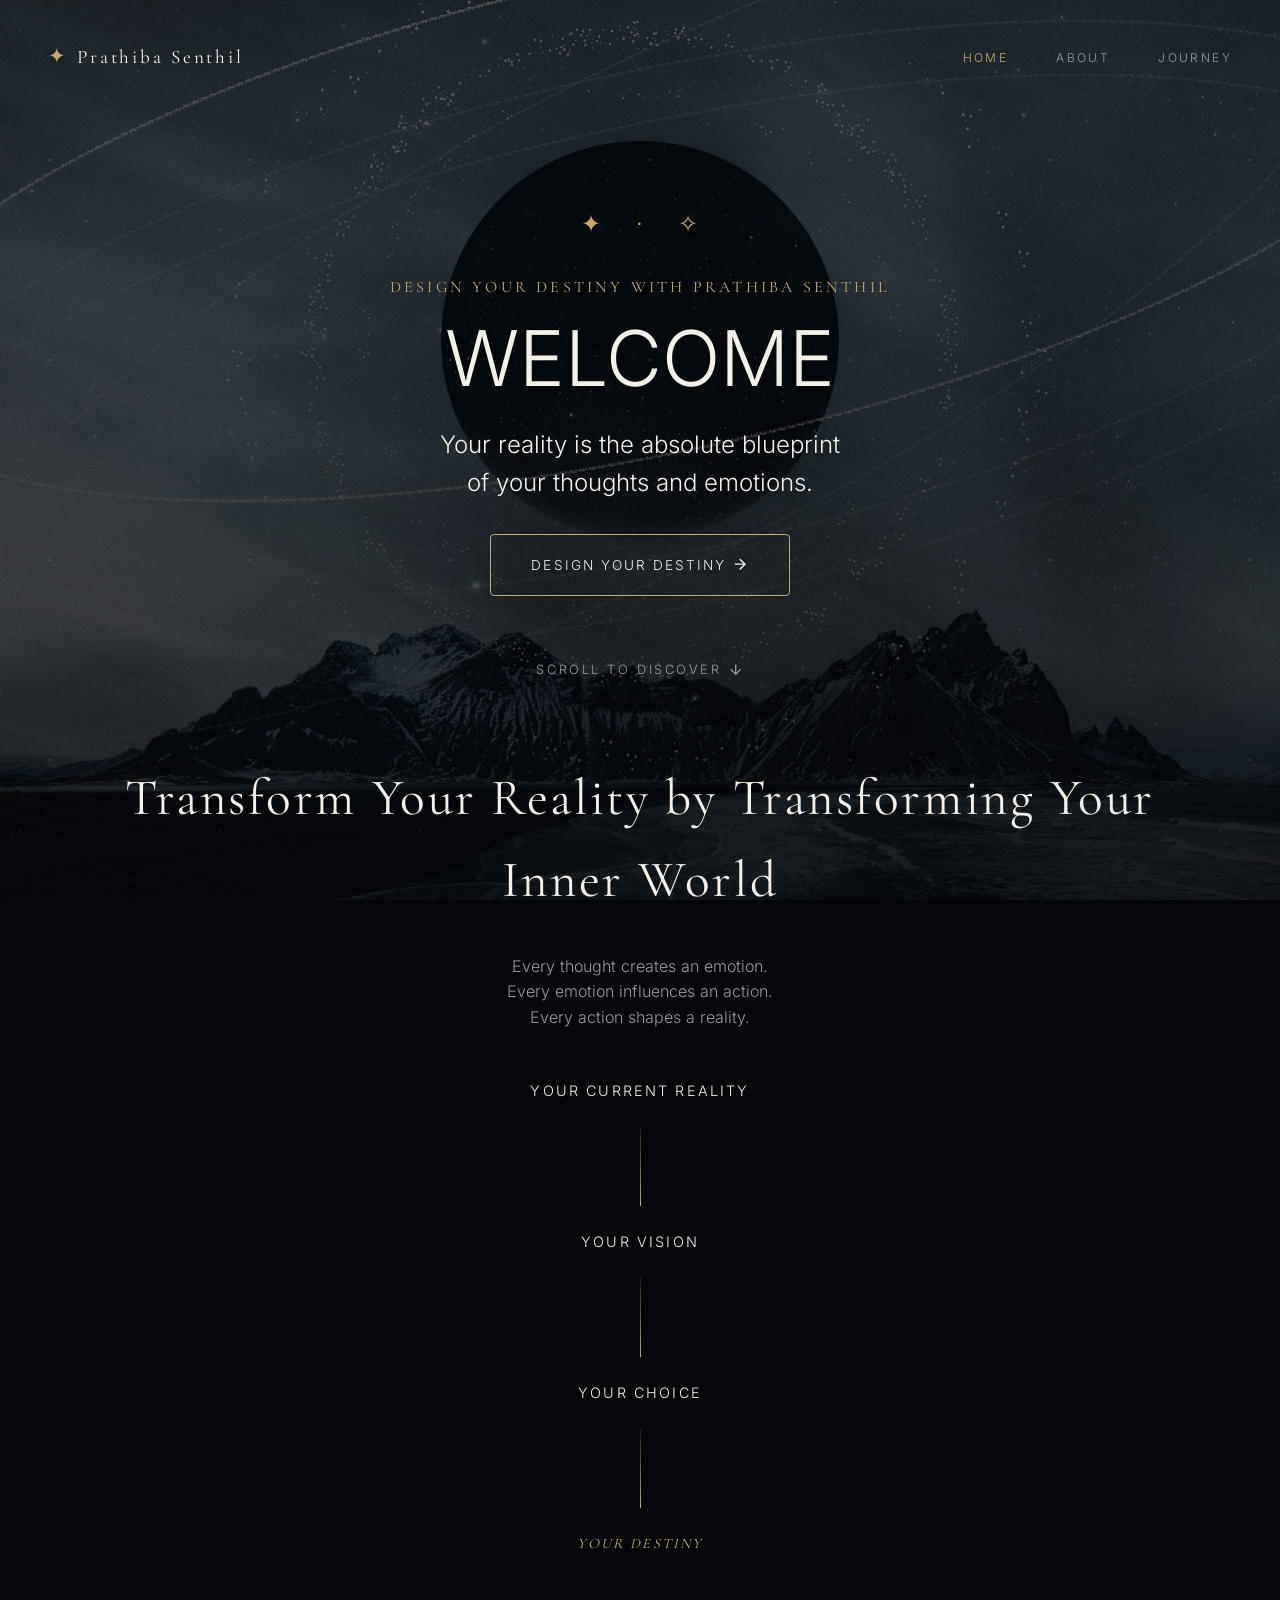
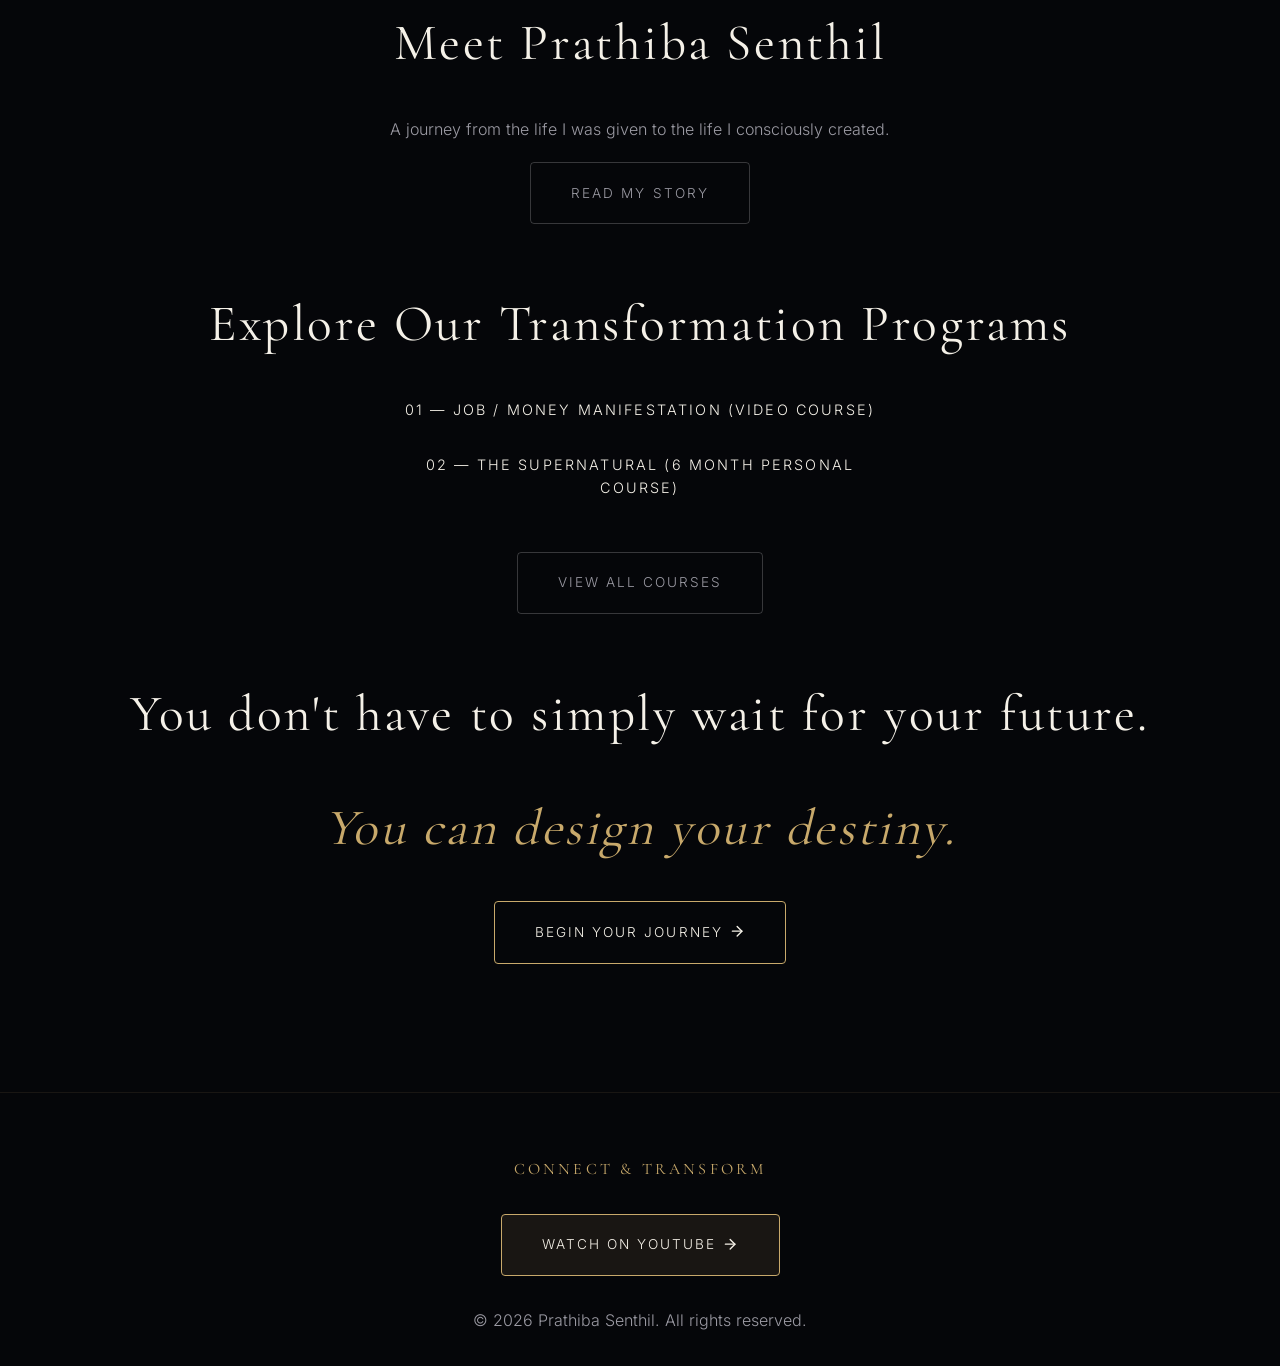
==== index.html @ 557b8dfd "seo optimized" ====
<!DOCTYPE html>
<html lang="en">
<head>
    <meta charset="UTF-8">
    <meta name="viewport" content="width=device-width, initial-scale=1.0">
    <title>Design Your Destiny | Transform Your Reality</title>
    
    <!-- SEO Meta Tags -->
    <meta name="description" content="Manifest a brighter you. Join Prathiba Senthil on a cosmic manifestation journey to transform your thoughts, align your emotions, and consciously create the reality you truly desire.">
    <meta name="keywords" content="Prathiba Senthil, Manifestation, Mindset, Reality Creation, Cosmic Manifestation, Personal Transformation, Subconscious Reprogramming">
    <meta name="author" content="Prathiba Senthil">
    <meta name="robots" content="index, follow">
    <link rel="canonical" href="https://prathibasenthil.com/">
    
    <!-- Open Graph / Social Media Sharing (Facebook, LinkedIn, etc.) -->
    <meta property="og:type" content="website">
    <meta property="og:url" content="https://prathibasenthil.com/">
    <meta property="og:title" content="Design Your Destiny | Transform Your Reality">
    <meta property="og:description" content="A journey from the life I was given to the life I consciously created. Unlock the reality you truly deserve through intentional manifestation.">
    <meta property="og:image" content="https://prathibasenthil.com/img/super-natural-Manifestation-by-prathiba-senthil.jpeg">
    
    <!-- Twitter Card -->
    <meta name="twitter:card" content="summary_large_image">
    <meta name="twitter:url" content="https://prathibasenthil.com/">
    <meta name="twitter:title" content="Design Your Destiny | Transform Your Reality">
    <meta name="twitter:description" content="A journey from the life I was given to the life I consciously created. Unlock the reality you truly deserve through intentional manifestation.">
    <meta name="twitter:image" content="https://prathibasenthil.com/img/super-natural-Manifestation-by-prathiba-senthil.jpeg">
    
    <link rel="icon" type="image/svg+xml" href="/img/favicon.svg">
    <link rel="stylesheet" href="/css/fonts.css">
    <link rel="stylesheet" href="/css/style.css">
    
    <!-- AI Optimization (AIO) - Structured Data (JSON-LD) -->
    <script type="application/ld+json">
    {
      "@context": "https://schema.org",
      "@graph": [
        {
          "@type": "WebSite",
          "@id": "https://prathibasenthil.com/#website",
          "url": "https://prathibasenthil.com/",
          "name": "Design Your Destiny",
          "description": "Manifestation Mentor & Coach teaching practical tools to reprogram your subconscious mind.",
          "publisher": {
            "@id": "https://prathibasenthil.com/#organization"
          }
        },
        {
          "@type": "Organization",
          "@id": "https://prathibasenthil.com/#organization",
          "name": "Design Your Destiny",
          "url": "https://prathibasenthil.com/",
          "logo": "https://prathibasenthil.com/img/favicon.svg",
          "founder": {
            "@id": "https://prathibasenthil.com/#person"
          }
        },
        {
          "@type": "Person",
          "@id": "https://prathibasenthil.com/#person",
          "name": "Prathiba Senthil",
          "url": "https://prathibasenthil.com/about",
          "image": "https://prathibasenthil.com/img/super-natural-Manifestation-by-prathiba-senthil.jpeg",
          "jobTitle": "Manifestation Mentor & Coach",
          "sameAs": [
            "https://instagram.com/Prathibasenthil.official",
            "https://www.youtube.com/@Prathibas33",
            "https://twitter.com/Prathibasenthil",
            "https://linkedin.com/company/Prathibasenthil"
          ]
        }
      ]
    }
    </script>
</head>
<body>

    <!-- Background Elements -->
    <div class="cosmic-bg"></div>
    <div class="stars"></div>

    <!-- SPA Transition Overlay -->
    <div id="app-transition" class="active">
        <div class="transition-content">
            <span class="transition-star">✦</span>
            <h2>YOUR JOURNEY AWAITS</h2>
            <p>There is more than one path to your destination.</p>
        </div>
    </div>

    <!-- Navigation -->
    <header>
        <a href="/" class="logo">
            <span class="logo-star">✦</span>
            <span class="logo-text" data-config="brand.name">DESIGN YOUR DESTINY</span>
        </a>
        <nav>
            <ul>
                <li><a href="/" class="nav-link active">HOME</a></li>
                <li><a href="/about" class="nav-link">ABOUT</a></li>
                <li><a href="/courses" class="nav-link">JOURNEY</a></li>
            </ul>
        </nav>
    </header>

    <main id="app-content">
        <!-- 1. HOME SECTION -->
        <section id="home" class="active">
            <div class="hero-container container">
                <div class="hero-content text-center fade-up">
                    <span class="hero-star">✦ &nbsp; &nbsp; · &nbsp; &nbsp; ✧</span>
                    <h1 class="hero-subtitle" style="text-transform: uppercase;">Design Your Destiny with Prathiba Senthil</h1>
                    <div class="heading-hero">WELCOME</div>
                    <p class="hero-quote">Your reality is the absolute blueprint<br>of your thoughts and emotions.</p>
                    <a href="/design-your-destiny" class="btn btn-primary mt-2 nav-btn" style="text-decoration: none; display: inline-block;">DESIGN YOUR DESTINY <i data-lucide="arrow-right"></i></a>
                    <p class="scroll-hint">Scroll to discover <i data-lucide="arrow-down"></i></p>
                </div>
            </div>

            <div class="intro-container container fade-up">
                <h2 class="heading-section text-center">Transform Your Reality by Transforming Your Inner World</h2>
                <p class="text-center text-muted">Every thought creates an emotion.<br>Every emotion influences an action.<br>Every action shapes a reality.</p>
                
                <div class="journey-line-container">
                    <div class="journey-step fade-up">YOUR CURRENT REALITY</div>
                    <div class="journey-line"></div>
                    <div class="journey-step fade-up">YOUR VISION</div>
                    <div class="journey-line"></div>
                    <div class="journey-step fade-up">YOUR CHOICE</div>
                    <div class="journey-line"></div>
                    <div class="journey-step fade-up text-accent">YOUR DESTINY</div>
                </div>
            </div>

            <!-- Previews -->
            <div class="container fade-up text-center" style="margin-top: 40px; margin-bottom: 20px;">
                <h2 class="heading-section">Meet Prathiba Senthil</h2>
                <p class="text-muted" style="margin-bottom: 20px;">A journey from the life I was given to the life I consciously created.</p>
                <a href="/about" class="btn btn-outline" style="text-decoration: none; display: inline-block;">READ MY STORY</a>
            </div>

            <div class="container fade-up text-center" style="margin-top: 60px; margin-bottom: 60px;">
                <h2 class="heading-section">Explore Our Transformation Programs</h2>
                <div class="journey-line-container" style="max-width: 500px; margin: 20px auto;">
                    <div class="journey-step">01 &mdash; JOB / MONEY MANIFESTATION (Video Course)</div>
                    <div class="journey-step mt-2">02 &mdash; THE SUPERNATURAL (6 Month Personal Course)</div>
                </div>
                <a href="/courses" class="btn btn-outline mt-2" style="text-decoration: none; display: inline-block;">VIEW ALL COURSES</a>
            </div>

            <div class="closing-container container fade-up text-center">
                <h2 class="heading-section">You don't have to simply wait for your future.</h2>
                <h2 class="heading-section text-accent mb-2">You can design your destiny.</h2>
                <a href="/design-your-destiny" class="btn btn-primary nav-btn" style="text-decoration: none; display: inline-block;">BEGIN YOUR JOURNEY <i data-lucide="arrow-right"></i></a>
            </div>
        </section>
    </main>

    <footer class="site-footer fade-up">
        <div class="container text-center">
            <h3 class="hero-subtitle">CONNECT & TRANSFORM</h3>
            <div class="social-links">
                <a href="#" data-config-href="socials.youtube" target="_blank" class="btn btn-primary" style="background: rgba(200, 169, 107, 0.1);">WATCH ON YOUTUBE <i data-lucide="arrow-right"></i></a>
            </div>
            <p class="text-muted mt-2">&copy; <span data-config="brand.established">2024</span> <span data-config="brand.name">Prathiba Senthil</span>. All rights reserved.</p>
        </div>
    </footer>

    <script src="/js/config.js" defer></script>
    <script src="/js/lucide.min.js" defer></script>
    <script src="/js/main.js" defer></script>
    <script src="/js/animations.js" defer></script>
    <script defer>
        document.addEventListener('DOMContentLoaded', () => {
            if (typeof lucide !== 'undefined') lucide.createIcons();
        });
    </script>
</body>
</html>
---- css/fonts.css ----
/* cyrillic-ext */
@font-face {
  font-family: 'Cormorant Garamond';
  font-style: normal;
  font-weight: 400;
  font-display: swap;
  src: url(../fonts/font_2.woff2) format('woff2');
  unicode-range: U+0460-052F, U+1C80-1C8A, U+20B4, U+2DE0-2DFF, U+A640-A69F, U+FE2E-FE2F;
}
/* cyrillic */
@font-face {
  font-family: 'Cormorant Garamond';
  font-style: normal;
  font-weight: 400;
  font-display: swap;
  src: url(../fonts/font_11.woff2) format('woff2');
  unicode-range: U+0301, U+0400-045F, U+0490-0491, U+04B0-04B1, U+2116;
}
/* vietnamese */
@font-face {
  font-family: 'Cormorant Garamond';
  font-style: normal;
  font-weight: 400;
  font-display: swap;
  src: url(../fonts/font_3.woff2) format('woff2');
  unicode-range: U+0102-0103, U+0110-0111, U+0128-0129, U+0168-0169, U+01A0-01A1, U+01AF-01B0, U+0300-0301, U+0303-0304, U+0308-0309, U+0323, U+0329, U+1EA0-1EF9, U+20AB;
}
/* latin-ext */
@font-face {
  font-family: 'Cormorant Garamond';
  font-style: normal;
  font-weight: 400;
  font-display: swap;
  src: url(../fonts/font_4.woff2) format('woff2');
  unicode-range: U+0100-02BA, U+02BD-02C5, U+02C7-02CC, U+02CE-02D7, U+02DD-02FF, U+0304, U+0308, U+0329, U+1D00-1DBF, U+1E00-1E9F, U+1EF2-1EFF, U+2020, U+20A0-20AB, U+20AD-20C0, U+2113, U+2C60-2C7F, U+A720-A7FF;
}
/* latin */
@font-face {
  font-family: 'Cormorant Garamond';
  font-style: normal;
  font-weight: 400;
  font-display: swap;
  src: url(../fonts/font_1.woff2) format('woff2');
  unicode-range: U+0000-00FF, U+0131, U+0152-0153, U+02BB-02BC, U+02C6, U+02DA, U+02DC, U+0304, U+0308, U+0329, U+2000-206F, U+20AC, U+2122, U+2191, U+2193, U+2212, U+2215, U+FEFF, U+FFFD;
}
/* cyrillic-ext */
@font-face {
  font-family: 'Cormorant Garamond';
  font-style: normal;
  font-weight: 500;
  font-display: swap;
  src: url(../fonts/font_2.woff2) format('woff2');
  unicode-range: U+0460-052F, U+1C80-1C8A, U+20B4, U+2DE0-2DFF, U+A640-A69F, U+FE2E-FE2F;
}
/* cyrillic */
@font-face {
  font-family: 'Cormorant Garamond';
  font-style: normal;
  font-weight: 500;
  font-display: swap;
  src: url(../fonts/font_11.woff2) format('woff2');
  unicode-range: U+0301, U+0400-045F, U+0490-0491, U+04B0-04B1, U+2116;
}
/* vietnamese */
@font-face {
  font-family: 'Cormorant Garamond';
  font-style: normal;
  font-weight: 500;
  font-display: swap;
  src: url(../fonts/font_3.woff2) format('woff2');
  unicode-range: U+0102-0103, U+0110-0111, U+0128-0129, U+0168-0169, U+01A0-01A1, U+01AF-01B0, U+0300-0301, U+0303-0304, U+0308-0309, U+0323, U+0329, U+1EA0-1EF9, U+20AB;
}
/* latin-ext */
@font-face {
  font-family: 'Cormorant Garamond';
  font-style: normal;
  font-weight: 500;
  font-display: swap;
  src: url(../fonts/font_4.woff2) format('woff2');
  unicode-range: U+0100-02BA, U+02BD-02C5, U+02C7-02CC, U+02CE-02D7, U+02DD-02FF, U+0304, U+0308, U+0329, U+1D00-1DBF, U+1E00-1E9F, U+1EF2-1EFF, U+2020, U+20A0-20AB, U+20AD-20C0, U+2113, U+2C60-2C7F, U+A720-A7FF;
}
/* latin */
@font-face {
  font-family: 'Cormorant Garamond';
  font-style: normal;
  font-weight: 500;
  font-display: swap;
  src: url(../fonts/font_1.woff2) format('woff2');
  unicode-range: U+0000-00FF, U+0131, U+0152-0153, U+02BB-02BC, U+02C6, U+02DA, U+02DC, U+0304, U+0308, U+0329, U+2000-206F, U+20AC, U+2122, U+2191, U+2193, U+2212, U+2215, U+FEFF, U+FFFD;
}
/* cyrillic-ext */
@font-face {
  font-family: 'Cormorant Garamond';
  font-style: normal;
  font-weight: 600;
  font-display: swap;
  src: url(../fonts/font_2.woff2) format('woff2');
  unicode-range: U+0460-052F, U+1C80-1C8A, U+20B4, U+2DE0-2DFF, U+A640-A69F, U+FE2E-FE2F;
}
/* cyrillic */
@font-face {
  font-family: 'Cormorant Garamond';
  font-style: normal;
  font-weight: 600;
  font-display: swap;
  src: url(../fonts/font_11.woff2) format('woff2');
  unicode-range: U+0301, U+0400-045F, U+0490-0491, U+04B0-04B1, U+2116;
}
/* vietnamese */
@font-face {
  font-family: 'Cormorant Garamond';
  font-style: normal;
  font-weight: 600;
  font-display: swap;
  src: url(../fonts/font_3.woff2) format('woff2');
  unicode-range: U+0102-0103, U+0110-0111, U+0128-0129, U+0168-0169, U+01A0-01A1, U+01AF-01B0, U+0300-0301, U+0303-0304, U+0308-0309, U+0323, U+0329, U+1EA0-1EF9, U+20AB;
}
/* latin-ext */
@font-face {
  font-family: 'Cormorant Garamond';
  font-style: normal;
  font-weight: 600;
  font-display: swap;
  src: url(../fonts/font_4.woff2) format('woff2');
  unicode-range: U+0100-02BA, U+02BD-02C5, U+02C7-02CC, U+02CE-02D7, U+02DD-02FF, U+0304, U+0308, U+0329, U+1D00-1DBF, U+1E00-1E9F, U+1EF2-1EFF, U+2020, U+20A0-20AB, U+20AD-20C0, U+2113, U+2C60-2C7F, U+A720-A7FF;
}
/* latin */
@font-face {
  font-family: 'Cormorant Garamond';
  font-style: normal;
  font-weight: 600;
  font-display: swap;
  src: url(../fonts/font_1.woff2) format('woff2');
  unicode-range: U+0000-00FF, U+0131, U+0152-0153, U+02BB-02BC, U+02C6, U+02DA, U+02DC, U+0304, U+0308, U+0329, U+2000-206F, U+20AC, U+2122, U+2191, U+2193, U+2212, U+2215, U+FEFF, U+FFFD;
}
/* cyrillic-ext */
@font-face {
  font-family: 'Inter';
  font-style: normal;
  font-weight: 300;
  font-display: swap;
  src: url(../fonts/font_5.woff2) format('woff2');
  unicode-range: U+0460-052F, U+1C80-1C8A, U+20B4, U+2DE0-2DFF, U+A640-A69F, U+FE2E-FE2F;
}
/* cyrillic */
@font-face {
  font-family: 'Inter';
  font-style: normal;
  font-weight: 300;
  font-display: swap;
  src: url(../fonts/font_9.woff2) format('woff2');
  unicode-range: U+0301, U+0400-045F, U+0490-0491, U+04B0-04B1, U+2116;
}
/* greek-ext */
@font-face {
  font-family: 'Inter';
  font-style: normal;
  font-weight: 300;
  font-display: swap;
  src: url(../fonts/font_10.woff2) format('woff2');
  unicode-range: U+1F00-1FFF;
}
/* greek */
@font-face {
  font-family: 'Inter';
  font-style: normal;
  font-weight: 300;
  font-display: swap;
  src: url(../fonts/font_7.woff2) format('woff2');
  unicode-range: U+0370-0377, U+037A-037F, U+0384-038A, U+038C, U+038E-03A1, U+03A3-03FF;
}
/* vietnamese */
@font-face {
  font-family: 'Inter';
  font-style: normal;
  font-weight: 300;
  font-display: swap;
  src: url(../fonts/font_6.woff2) format('woff2');
  unicode-range: U+0102-0103, U+0110-0111, U+0128-0129, U+0168-0169, U+01A0-01A1, U+01AF-01B0, U+0300-0301, U+0303-0304, U+0308-0309, U+0323, U+0329, U+1EA0-1EF9, U+20AB;
}
/* latin-ext */
@font-face {
  font-family: 'Inter';
  font-style: normal;
  font-weight: 300;
  font-display: swap;
  src: url(../fonts/font_8.woff2) format('woff2');
  unicode-range: U+0100-02BA, U+02BD-02C5, U+02C7-02CC, U+02CE-02D7, U+02DD-02FF, U+0304, U+0308, U+0329, U+1D00-1DBF, U+1E00-1E9F, U+1EF2-1EFF, U+2020, U+20A0-20AB, U+20AD-20C0, U+2113, U+2C60-2C7F, U+A720-A7FF;
}
/* latin */
@font-face {
  font-family: 'Inter';
  font-style: normal;
  font-weight: 300;
  font-display: swap;
  src: url(../fonts/font_0.woff2) format('woff2');
  unicode-range: U+0000-00FF, U+0131, U+0152-0153, U+02BB-02BC, U+02C6, U+02DA, U+02DC, U+0304, U+0308, U+0329, U+2000-206F, U+20AC, U+2122, U+2191, U+2193, U+2212, U+2215, U+FEFF, U+FFFD;
}
/* cyrillic-ext */
@font-face {
  font-family: 'Inter';
  font-style: normal;
  font-weight: 400;
  font-display: swap;
  src: url(../fonts/font_5.woff2) format('woff2');
  unicode-range: U+0460-052F, U+1C80-1C8A, U+20B4, U+2DE0-2DFF, U+A640-A69F, U+FE2E-FE2F;
}
/* cyrillic */
@font-face {
  font-family: 'Inter';
  font-style: normal;
  font-weight: 400;
  font-display: swap;
  src: url(../fonts/font_9.woff2) format('woff2');
  unicode-range: U+0301, U+0400-045F, U+0490-0491, U+04B0-04B1, U+2116;
}
/* greek-ext */
@font-face {
  font-family: 'Inter';
  font-style: normal;
  font-weight: 400;
  font-display: swap;
  src: url(../fonts/font_10.woff2) format('woff2');
  unicode-range: U+1F00-1FFF;
}
/* greek */
@font-face {
  font-family: 'Inter';
  font-style: normal;
  font-weight: 400;
  font-display: swap;
  src: url(../fonts/font_7.woff2) format('woff2');
  unicode-range: U+0370-0377, U+037A-037F, U+0384-038A, U+038C, U+038E-03A1, U+03A3-03FF;
}
/* vietnamese */
@font-face {
  font-family: 'Inter';
  font-style: normal;
  font-weight: 400;
  font-display: swap;
  src: url(../fonts/font_6.woff2) format('woff2');
  unicode-range: U+0102-0103, U+0110-0111, U+0128-0129, U+0168-0169, U+01A0-01A1, U+01AF-01B0, U+0300-0301, U+0303-0304, U+0308-0309, U+0323, U+0329, U+1EA0-1EF9, U+20AB;
}
/* latin-ext */
@font-face {
  font-family: 'Inter';
  font-style: normal;
  font-weight: 400;
  font-display: swap;
  src: url(../fonts/font_8.woff2) format('woff2');
  unicode-range: U+0100-02BA, U+02BD-02C5, U+02C7-02CC, U+02CE-02D7, U+02DD-02FF, U+0304, U+0308, U+0329, U+1D00-1DBF, U+1E00-1E9F, U+1EF2-1EFF, U+2020, U+20A0-20AB, U+20AD-20C0, U+2113, U+2C60-2C7F, U+A720-A7FF;
}
/* latin */
@font-face {
  font-family: 'Inter';
  font-style: normal;
  font-weight: 400;
  font-display: swap;
  src: url(../fonts/font_0.woff2) format('woff2');
  unicode-range: U+0000-00FF, U+0131, U+0152-0153, U+02BB-02BC, U+02C6, U+02DA, U+02DC, U+0304, U+0308, U+0329, U+2000-206F, U+20AC, U+2122, U+2191, U+2193, U+2212, U+2215, U+FEFF, U+FFFD;
}
/* cyrillic-ext */
@font-face {
  font-family: 'Inter';
  font-style: normal;
  font-weight: 500;
  font-display: swap;
  src: url(../fonts/font_5.woff2) format('woff2');
  unicode-range: U+0460-052F, U+1C80-1C8A, U+20B4, U+2DE0-2DFF, U+A640-A69F, U+FE2E-FE2F;
}
/* cyrillic */
@font-face {
  font-family: 'Inter';
  font-style: normal;
  font-weight: 500;
  font-display: swap;
  src: url(../fonts/font_9.woff2) format('woff2');
  unicode-range: U+0301, U+0400-045F, U+0490-0491, U+04B0-04B1, U+2116;
}
/* greek-ext */
@font-face {
  font-family: 'Inter';
  font-style: normal;
  font-weight: 500;
  font-display: swap;
  src: url(../fonts/font_10.woff2) format('woff2');
  unicode-range: U+1F00-1FFF;
}
/* greek */
@font-face {
  font-family: 'Inter';
  font-style: normal;
  font-weight: 500;
  font-display: swap;
  src: url(../fonts/font_7.woff2) format('woff2');
  unicode-range: U+0370-0377, U+037A-037F, U+0384-038A, U+038C, U+038E-03A1, U+03A3-03FF;
}
/* vietnamese */
@font-face {
  font-family: 'Inter';
  font-style: normal;
  font-weight: 500;
  font-display: swap;
  src: url(../fonts/font_6.woff2) format('woff2');
  unicode-range: U+0102-0103, U+0110-0111, U+0128-0129, U+0168-0169, U+01A0-01A1, U+01AF-01B0, U+0300-0301, U+0303-0304, U+0308-0309, U+0323, U+0329, U+1EA0-1EF9, U+20AB;
}
/* latin-ext */
@font-face {
  font-family: 'Inter';
  font-style: normal;
  font-weight: 500;
  font-display: swap;
  src: url(../fonts/font_8.woff2) format('woff2');
  unicode-range: U+0100-02BA, U+02BD-02C5, U+02C7-02CC, U+02CE-02D7, U+02DD-02FF, U+0304, U+0308, U+0329, U+1D00-1DBF, U+1E00-1E9F, U+1EF2-1EFF, U+2020, U+20A0-20AB, U+20AD-20C0, U+2113, U+2C60-2C7F, U+A720-A7FF;
}
/* latin */
@font-face {
  font-family: 'Inter';
  font-style: normal;
  font-weight: 500;
  font-display: swap;
  src: url(../fonts/font_0.woff2) format('woff2');
  unicode-range: U+0000-00FF, U+0131, U+0152-0153, U+02BB-02BC, U+02C6, U+02DA, U+02DC, U+0304, U+0308, U+0329, U+2000-206F, U+20AC, U+2122, U+2191, U+2193, U+2212, U+2215, U+FEFF, U+FFFD;
}
---- css/style.css ----
/* ==========================================================================
   DESIGN YOUR DESTINY - DESIGN SYSTEM & STYLES
   ========================================================================== */

:root {
    /* Colors */
    --color-cosmic-black: #050609;
    --color-midnight: #0B0D14;
    --color-deep-galaxy: #151725;
    --color-champagne-gold: #C8A96B;
    --color-soft-gold: #E8D7B0;
    --color-warm-ivory: #F5F1E8;
    --color-muted-text: #9B9AA3;
    
    /* Typography */
    --font-heading: 'Cormorant Garamond', serif;
    --font-body: 'Inter', sans-serif;
    
    /* Transitions */
    --transition-slow: 0.8s cubic-bezier(0.4, 0, 0.2, 1);
    --transition-medium: 0.4s ease;
    --transition-fast: 0.2s ease;
}

/* ==========================================================================
   RESET & BASE
   ========================================================================== */
* {
    margin: 0;
    padding: 0;
    box-sizing: border-box;
}

body {
    background-color: var(--color-cosmic-black);
    color: var(--color-warm-ivory);
    font-family: var(--font-body);
    font-weight: 300;
    line-height: 1.6;
    overflow-x: hidden;
    -webkit-font-smoothing: antialiased;
    -moz-osx-font-smoothing: grayscale;
}

/* Background Effects */
.cosmic-bg {
    position: fixed;
    top: 0;
    left: 0;
    width: 100vw;
    height: 100vh;
    min-height: 100vh;
    background: linear-gradient(rgba(5, 6, 9, 0.6), rgba(5, 6, 9, 0.8)), url('../img/background.jpg') center/cover no-repeat;
    opacity: 0.9;
    z-index: -2;
}

.stars {
    position: fixed;
    top: 0;
    left: 0;
    width: 100vw;
    height: 100vh;
    background-image: 
        radial-gradient(1px 1px at 20px 30px, rgba(255,255,255,0.7), rgba(0,0,0,0)),
        radial-gradient(1px 1px at 40px 70px, rgba(255,255,255,0.5), rgba(0,0,0,0)),
        radial-gradient(1.5px 1.5px at 50px 160px, rgba(255,255,255,0.8), rgba(0,0,0,0)),
        radial-gradient(1px 1px at 90px 40px, rgba(255,255,255,0.6), rgba(0,0,0,0)),
        radial-gradient(2px 2px at 130px 80px, rgba(200,169,107,0.4), rgba(0,0,0,0));
    background-repeat: repeat;
    background-size: 200px 200px;
    z-index: -1;
    opacity: 0.4;
    animation: slowStarMove 150s linear infinite;
}

@keyframes slowStarMove {
    from { transform: translateY(0); }
    to { transform: translateY(-200px); }
}

/* ==========================================================================
   TYPOGRAPHY
   ========================================================================== */
h1, h2, h3, h4, h5, h6 {
    font-family: var(--font-heading);
    font-weight: 400;
    letter-spacing: 0.05em;
    color: var(--color-warm-ivory);
}

.heading-hero {
    font-size: clamp(2.5rem, 6vw, 5rem);
    line-height: 1.1;
    margin-bottom: 1.5rem;
}

.heading-section {
    font-size: clamp(1.8rem, 4vw, 3.5rem);
    margin-bottom: 2rem;
}

.hero-subtitle {
    font-size: 1rem;
    letter-spacing: 0.2em;
    color: var(--color-champagne-gold);
    margin-bottom: 1rem;
}

.hero-quote {
    font-size: clamp(1.1rem, 2vw, 1.5rem);
    line-height: 1.6;
    color: var(--color-warm-ivory);
    font-family: var(--font-body);
    font-weight: 300;
}

.text-accent {
    color: var(--color-champagne-gold);
    font-family: var(--font-heading);
    font-style: italic;
}

.text-muted {
    color: var(--color-muted-text);
}
.text-center { text-align: center; }
.mt-1 { margin-top: 1rem; }
.mt-2 { margin-top: 2rem; }
.mt-4 { margin-top: 4rem; }
.mb-2 { margin-bottom: 2rem; }

/* ==========================================================================
   UI COMPONENTS
   ========================================================================== */
.lucide {
    width: 1.2em;
    height: 1.2em;
    vertical-align: -0.2em;
    display: inline-block;
}

.icon-sm {
    width: 1em;
    height: 1em;
    vertical-align: -0.125em;
}

.btn {
    display: inline-block;
    padding: 1.2rem 2.5rem;
    border: 1px solid var(--color-champagne-gold);
    background: transparent;
    color: var(--color-warm-ivory);
    font-family: var(--font-body);
    font-size: 0.85rem;
    letter-spacing: 0.15em;
    text-transform: uppercase;
    text-decoration: none;
    cursor: pointer;
    border-radius: 4px;
    transition: var(--transition-medium);
}

.btn:hover {
    box-shadow: 0 0 15px rgba(200, 169, 107, 0.2);
    background: rgba(200, 169, 107, 0.05);
}

.btn-outline {
    border-color: rgba(255, 255, 255, 0.2);
    color: var(--color-muted-text);
}
.btn-outline:hover {
    border-color: var(--color-champagne-gold);
    color: var(--color-warm-ivory);
}

.glass-card {
    background: rgba(21, 23, 37, 0.6);
    backdrop-filter: blur(10px);
    -webkit-backdrop-filter: blur(10px);
    border: 1px solid rgba(200, 169, 107, 0.15);
    border-radius: 8px;
    padding: 2.5rem;
    transition: var(--transition-medium);
}

.glass-card:hover {
    transform: translateY(-6px);
    border-color: rgba(200, 169, 107, 0.4);
    background: rgba(21, 23, 37, 0.8);
    box-shadow: 0 10px 30px rgba(0, 0, 0, 0.5);
}

.card-num {
    display: block;
    font-family: var(--font-heading);
    font-size: 1.5rem;
    color: var(--color-champagne-gold);
    margin-bottom: 1rem;
    opacity: 0.7;
}

/* ==========================================================================
   LAYOUT & CONTAINERS
   ========================================================================== */
.container {
    width: 100%;
    max-width: 1100px;
    margin: 0 auto;
    padding: 0 2rem;
}

section {
    min-height: 100vh;
    padding: 8rem 0;
    opacity: 1; 
    transition: opacity var(--transition-slow);
}

.section-hidden {
    display: none !important;
    opacity: 0;
}

/* Header/Nav */
header {
    position: absolute;
    top: 0;
    left: 0;
    width: 100%;
    padding: 2.5rem 3rem;
    display: flex;
    justify-content: space-between;
    align-items: center;
    z-index: 100;
}

.logo {
    display: inline-flex;
    align-items: center;
    gap: 0.5rem;
    font-family: var(--font-heading);
    font-size: 1.2rem;
    letter-spacing: 0.15em;
    color: var(--color-warm-ivory);
    text-decoration: none;
    transition: var(--transition-medium);
}

.logo:hover .logo-text {
    color: var(--color-champagne-gold);
    transition: var(--transition-medium);
}

.logo-star {
    display: inline-block;
    color: var(--color-champagne-gold);
    font-size: 1.1em;
    transition: transform var(--transition-medium);
}

.logo:hover .logo-star {
    transform: rotate(45deg) scale(0.85);
}

nav ul {
    display: flex;
    list-style: none;
    gap: 3rem;
}

nav a {
    color: var(--color-muted-text);
    text-decoration: none;
    font-size: 0.75rem;
    letter-spacing: 0.2em;
    text-transform: uppercase;
    transition: var(--transition-fast);
}

nav a:hover, nav a.active {
    color: var(--color-champagne-gold);
}

/* ==========================================================================
   SCROLL ANIMATIONS & JOURNEY LINES
   ========================================================================== */
.fade-up {
    opacity: 0;
    transform: translateY(20px);
    transition: opacity var(--transition-slow), transform var(--transition-slow);
}

.fade-up.visible {
    opacity: 1;
    transform: translateY(0);
}

.journey-line-container {
    display: flex;
    flex-direction: column;
    align-items: center;
    margin: 3rem 0;
}

.journey-step {
    text-align: center;
    font-size: 0.9rem;
    letter-spacing: 0.15em;
    text-transform: uppercase;
}

.journey-line {
    width: 1px;
    height: 80px;
    background: linear-gradient(to bottom, rgba(200, 169, 107, 0.1), var(--color-champagne-gold));
    margin: 1.5rem auto;
    opacity: 0;
    transform-origin: top;
    transform: scaleY(0);
    transition: transform 1.5s ease, opacity 1s ease;
}

.journey-line.draw {
    opacity: 1;
    transform: scaleY(1);
}

.step-num {
    color: var(--color-champagne-gold);
    font-family: var(--font-heading);
    margin-right: 0.5rem;
}

/* ==========================================================================
   SPECIFIC SECTIONS
   ========================================================================== */

/* HOME */
.hero-container {
    min-height: 70vh;
    display: flex;
    flex-direction: column;
    justify-content: center;
    align-items: center;
}
.hero-star {
    font-size: 1.5rem;
    color: var(--color-champagne-gold);
    margin-bottom: 2rem;
    display: block;
}
.scroll-hint {
    margin-top: 4rem;
    font-size: 0.8rem;
    color: var(--color-muted-text);
    text-transform: uppercase;
    letter-spacing: 0.2em;
}

/* ABOUT */
.split-layout {
    display: grid;
    grid-template-columns: 1fr 1fr;
    gap: 4rem;
    align-items: center;
    margin: 5rem auto;
}
.founder-image {
    width: 100%;
    height: 600px;
    background: linear-gradient(rgba(21, 23, 37, 0.3), rgba(21, 23, 37, 0.3)), url('../img/Prathiba-Senthil-TNPSC.jpeg') center/cover;
    border-radius: 8px;
    border: 1px solid rgba(200, 169, 107, 0.2);
}
.founder-quote {
    font-family: var(--font-heading);
    font-size: clamp(2rem, 3vw, 2.8rem);
    line-height: 1.3;
    color: var(--color-warm-ivory);
    margin-bottom: 2rem;
}
.founder-quote cite {
    display: block;
    font-size: 1rem;
    font-family: var(--font-body);
    font-style: normal;
    color: var(--color-champagne-gold);
    margin-top: 1rem;
    letter-spacing: 0.1em;
}
.transformation-story {
    margin: 5rem auto;
    max-width: 600px;
}
.story-step {
    margin-bottom: 3rem;
    border-left: 1px solid rgba(200, 169, 107, 0.2);
    padding-left: 2rem;
    position: relative;
}
.story-step::before {
    content: '';
    position: absolute;
    left: -4px;
    top: 5px;
    width: 7px;
    height: 7px;
    background: var(--color-champagne-gold);
    border-radius: 50%;
}
.story-step p { color: var(--color-muted-text); margin-top: 0.5rem; }

.beliefs-container {
    display: grid;
    grid-template-columns: repeat(auto-fit, minmax(280px, 1fr));
    gap: 2rem;
    margin-top: 5rem;
}

/* FORM */
.form-container {
    max-width: 600px;
    margin: 4rem auto;
}
.form-step {
    margin-bottom: 3rem;
}
.form-step label {
    display: block;
    font-size: 0.75rem;
    letter-spacing: 0.15em;
    color: var(--color-warm-ivoryx);
    margin-bottom: 1rem;
}
.form-step input, .form-step textarea {
    width: 100%;
    background: transparent;
    border: none;
    color: white;
    font-family: var(--font-body);
    font-size: 1.2rem;
    padding: 0.5rem 0;
}
.form-step input:focus, .form-step textarea:focus { outline: none; }
.form-step input::placeholder, .form-step textarea::placeholder {
    color: rgba(155, 154, 163, 0.3);
}
.form-line {
    width: 100%;
    height: 1px;
    background: rgba(200, 169, 107, 0.3);
    margin-top: 0.5rem;
    transition: background var(--transition-fast);
}
.form-step input:focus + .form-line, .form-step textarea:focus + .form-line {
    background: var(--color-champagne-gold);
}
.phone-input { display: flex; align-items: baseline; gap: 1rem; }
.phone-input span { color: var(--color-muted-text); font-size: 1.2rem; }

.course-selection {
    display: grid;
    grid-template-columns: 1fr 1fr;
    gap: 1.5rem;
    margin-top: 1.5rem;
}
.selection-card {
    cursor: pointer;
    text-align: center;
    padding: 2rem 1rem;
}
.selection-card h4 { margin-bottom: 0.5rem; font-size: 0.9rem; letter-spacing: 0.1em; }
.selection-card p { font-size: 0.8rem; }

/* COURSES */
.pathway-tree { margin-bottom: 4rem; }
.pathway-split {
    display: flex;
    gap: 4rem;
    margin: 1rem 0;
}
.pathway-branch {
    display: flex;
    flex-direction: column;
    align-items: center;
}
.branch-line {
    width: 1px;
    height: 40px;
    background: rgba(200, 169, 107, 0.3);
    margin-bottom: 1rem;
}

.courses-grid {
    display: grid;
    grid-template-columns: 1fr 1fr;
    gap: 3rem;
    align-items: stretch;
}
.course-card { 
    position: relative; 
    display: flex;
    flex-direction: column;
}
.premium-card { transform: scale(1.02); }
.premium-card:hover { transform: scale(1.02) translateY(-6px); }

.card-orb {
    position: absolute;
    top: -50px;
    right: -50px;
    width: 150px;
    height: 150px;
    background: radial-gradient(circle, rgba(200,169,107,0.1) 0%, rgba(0,0,0,0) 70%);
    border-radius: 50%;
    z-index: -1;
}
.orb-gold { background: radial-gradient(circle, rgba(200,169,107,0.2) 0%, rgba(0,0,0,0) 70%); }

.course-card h5 { margin-bottom: 0.5rem; letter-spacing: 0.15em; font-size: 0.75rem; }
.course-card h4 { font-size: 1.5rem; line-height: 1.3; margin-bottom: 1.5rem; }
.card-divider { border: 0; height: 1px; background: rgba(255,255,255,0.1); margin-bottom: 1.5rem; }
.course-desc { color: var(--color-muted-text); margin-bottom: 1.5rem; }
.course-features { list-style: none; margin-bottom: 2.5rem; flex-grow: 1; }
.course-features li { color: var(--color-warm-ivory); margin-bottom: 0.5rem; font-size: 0.9rem; }
.course-card .btn { width: 100%; text-align: center; }

/* SPA Transition Overlay */
#app-transition {
    position: fixed;
    top: 0;
    left: 0;
    width: 100vw;
    height: 100vh;
    background-color: var(--color-cosmic-black);
    z-index: 9999;
    opacity: 0;
    pointer-events: none;
    transition: opacity 0.8s ease;
    display: flex;
    justify-content: center;
    align-items: center;
}
#app-transition.active { opacity: 1; pointer-events: all; }
.transition-content { text-align: center; }
.transition-star { font-size: 2rem; color: var(--color-champagne-gold); margin-bottom: 2rem; display: block; }
.transition-content h2 { font-size: 2rem; letter-spacing: 0.2em; margin-bottom: 1rem; }
.transition-content p { color: var(--color-muted-text); }

/* Responsive */
@media (max-width: 1024px) {
    .split-layout { gap: 2rem; margin: 4rem auto; }
    .heading-hero { font-size: clamp(2rem, 5vw, 4rem); }
    .courses-grid { gap: 2rem; }
    .hero-container { min-height: 60vh; }
}

@media (max-width: 768px) {
    header { padding: 1.5rem; flex-direction: column; gap: 1rem; }
    nav ul { gap: 1.5rem; flex-wrap: wrap; justify-content: center; }
    .split-layout { grid-template-columns: 1fr; gap: 2rem; margin: 3rem auto; }
    .founder-image { height: 400px; }
    .course-selection { grid-template-columns: 1fr; }
    .pathway-split { gap: 2rem; flex-direction: column; }
    .branch-line { height: 20px; }
    .courses-grid { grid-template-columns: 1fr; gap: 2rem; }
    .premium-card { transform: scale(1); }
    .premium-card:hover { transform: translateY(-6px); }
    section { padding: 5rem 0; }
    
    .back-btn {
        display: block;
        margin-left: auto;
        margin-right: auto;
    }
    
    .course-detail-view {
        display: flex;
        flex-direction: column;
        justify-content: center;
        min-height: 75vh;
        margin-top: 3rem;
    }
}

@media (max-width: 480px) {
    .container { padding: 0 1.5rem; }
    .heading-hero { font-size: clamp(1.8rem, 8vw, 2.5rem); }
    .heading-section { font-size: clamp(1.5rem, 6vw, 2rem); }
    .btn { padding: 1rem 1.5rem; width: 100%; text-align: center; }
    .social-links { flex-direction: column; gap: 1rem; align-items: center; }
    .glass-card { padding: 1.5rem; }
}

/* Footer */
.site-footer {
    padding: 4rem 0 2rem;
    border-top: 1px solid rgba(200, 169, 107, 0.1);
}
.social-links {
    margin-top: 2rem;
    display: flex;
    justify-content: center;
    gap: 1.5rem;
}
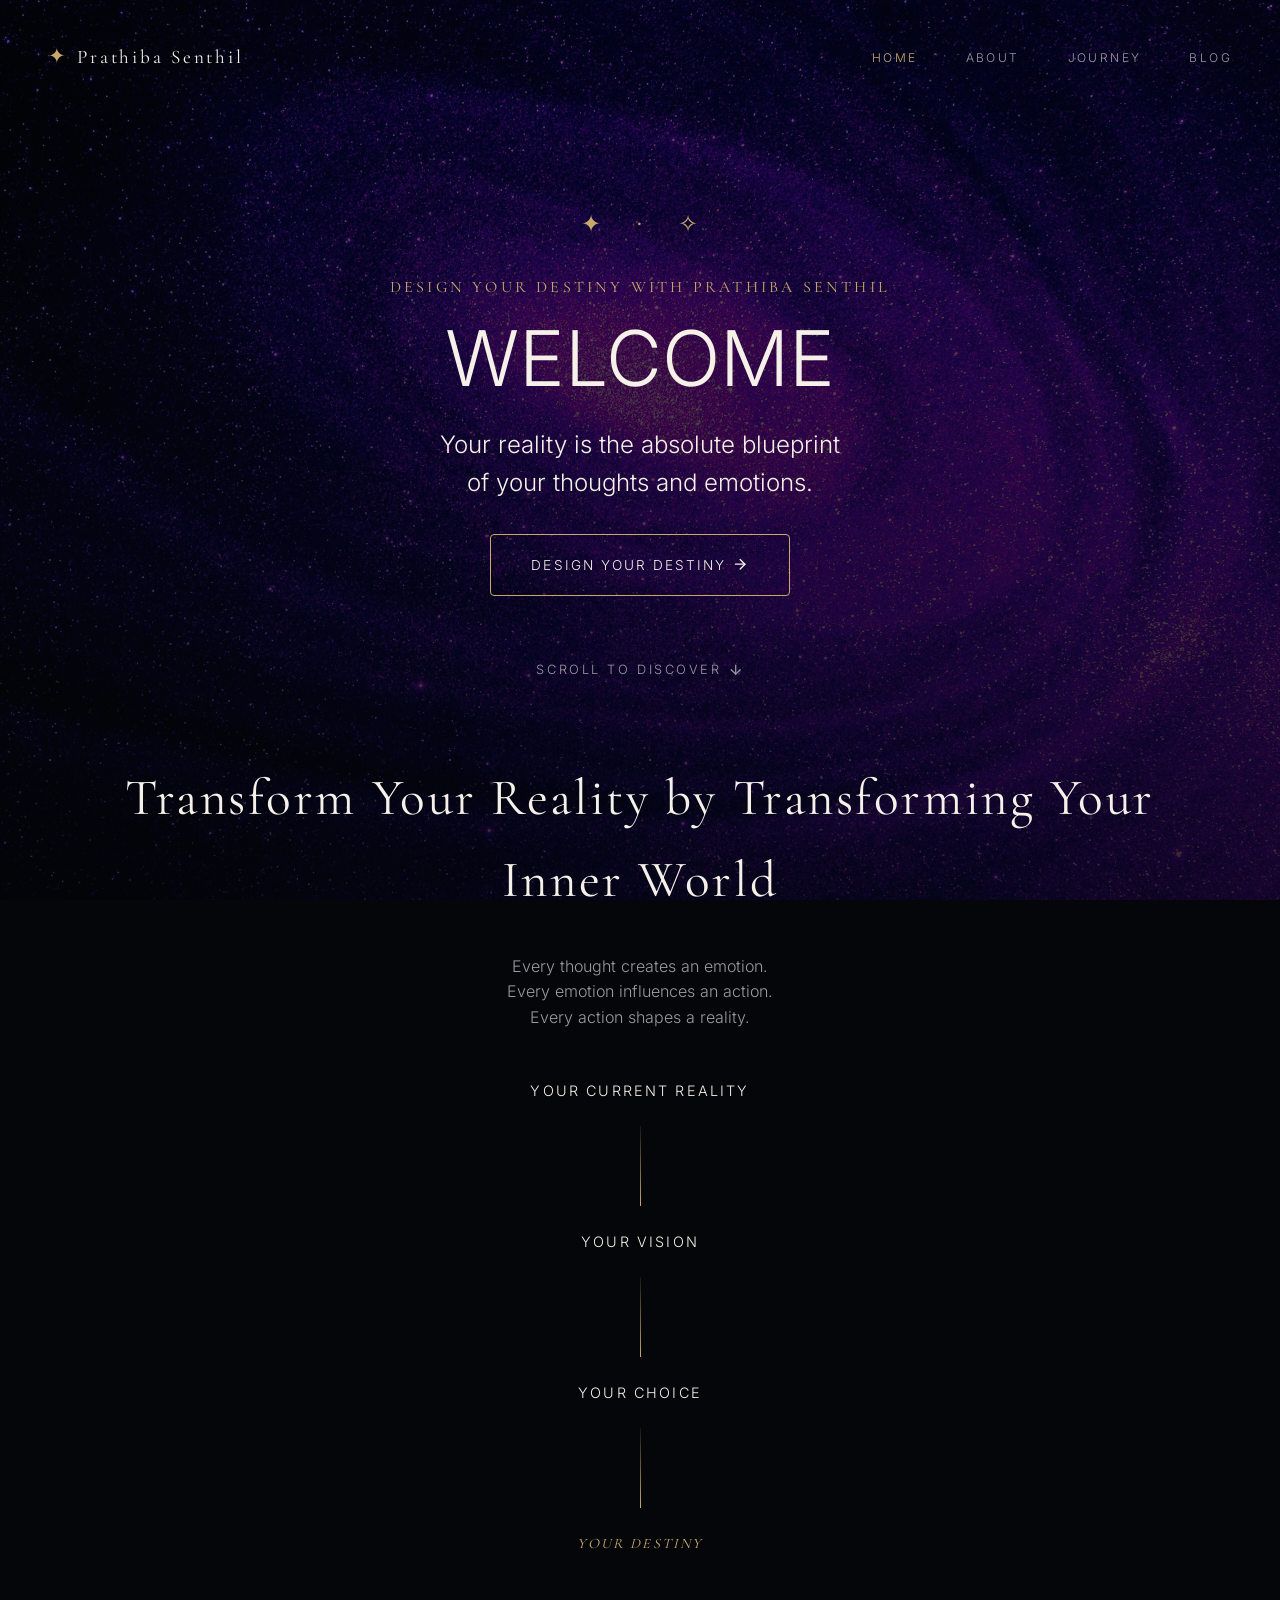
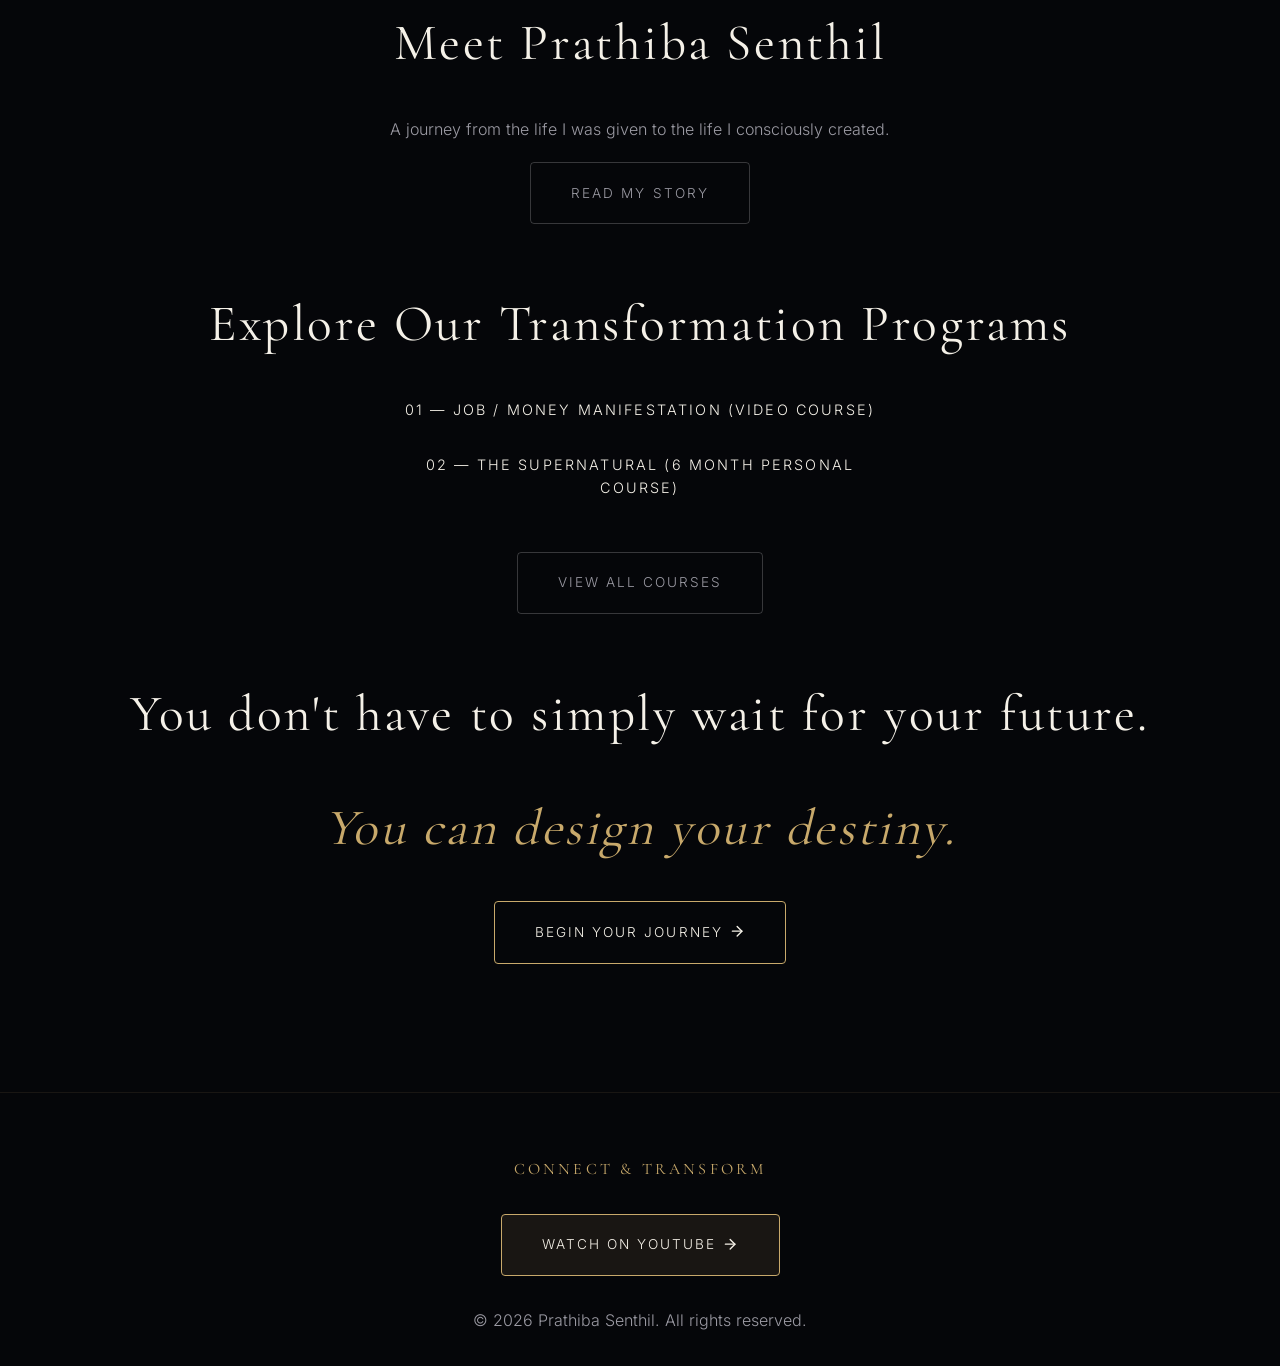
==== commit fae6ccf2: "blog and background image changed" ====
--- a/index.html
+++ b/index.html
@@ -99,6 +99,7 @@
                 <li><a href="/" class="nav-link active">HOME</a></li>
                 <li><a href="/about" class="nav-link">ABOUT</a></li>
                 <li><a href="/courses" class="nav-link">JOURNEY</a></li>
+                <li><a href="/blog" class="nav-link">BLOG</a></li>
             </ul>
         </nav>
     </header>
--- a/css/style.css
+++ b/css/style.css
@@ -50,7 +50,7 @@
     width: 100vw;
     height: 100vh;
     min-height: 100vh;
-    background: linear-gradient(rgba(5, 6, 9, 0.6), rgba(5, 6, 9, 0.8)), url('../img/background.jpg') center/cover no-repeat;
+    background: linear-gradient(rgba(5, 6, 9, 0.6), rgba(5, 6, 9, 0.8)), url('../img/background2.jpg') center/cover no-repeat;
     opacity: 0.9;
     z-index: -2;
 }
@@ -371,7 +371,7 @@
 .founder-image {
     width: 100%;
     height: 600px;
-    background: linear-gradient(rgba(21, 23, 37, 0.3), rgba(21, 23, 37, 0.3)), url('../img/Prathiba-Senthil-TNPSC.jpeg') center/cover;
+    background: linear-gradient(rgba(21, 23, 37, 0.3), rgba(21, 23, 37, 0.3)), url('../img/Prathiba-Senthil-life-transformation.jpeg') center/cover;
     border-radius: 8px;
     border: 1px solid rgba(200, 169, 107, 0.2);
 }
@@ -606,3 +606,98 @@
     justify-content: center;
     gap: 1.5rem;
 }
+
+/* FAQ Accordion */
+details.faq-item {
+    margin-bottom: 1.5rem;
+    background: rgba(21, 23, 37, 0.4);
+    border: 1px solid rgba(200, 169, 107, 0.2);
+    border-radius: 8px;
+    overflow: hidden;
+    transition: var(--transition-fast);
+}
+
+details.faq-item:hover {
+    border-color: rgba(200, 169, 107, 0.5);
+    background: rgba(21, 23, 37, 0.7);
+}
+
+details.faq-item summary {
+    padding: 1.5rem;
+    cursor: pointer;
+    list-style: none; /* Hide default triangle */
+    display: flex;
+    justify-content: space-between;
+    align-items: center;
+}
+
+details.faq-item summary::-webkit-details-marker {
+    display: none; /* Safari */
+}
+
+details.faq-item summary h4 {
+    margin-bottom: 0;
+    font-size: 1.25rem;
+    color: var(--color-champagne-gold);
+}
+
+details.faq-item summary::after {
+    content: '+';
+    color: var(--color-champagne-gold);
+    font-size: 1.5rem;
+    font-weight: 300;
+    transition: transform 0.3s ease;
+}
+
+details.faq-item[open] summary::after {
+    transform: rotate(45deg);
+}
+
+details.faq-item .faq-content {
+    padding: 0 1.5rem 1.5rem 1.5rem;
+    color: var(--color-warm-ivory);
+    border-top: 1px solid rgba(200, 169, 107, 0.1);
+    margin-top: 0;
+    padding-top: 1.5rem;
+}
+
+/* Author Box */
+.author-box {
+    margin-top: 4rem;
+    padding: 2rem;
+    background: rgba(21, 23, 37, 0.5);
+    border: 1px solid rgba(200, 169, 107, 0.2);
+    border-radius: 12px;
+    display: flex;
+    align-items: center;
+    gap: 2rem;
+}
+.author-image {
+    width: 100px;
+    height: 100px;
+    border-radius: 50%;
+    background-image: url('/img/Prathiba-Senthil-life-transformation.jpeg');
+    background-size: cover;
+    background-position: center;
+    flex-shrink: 0;
+}
+
+.author-image.mobile-only {
+    display: none;
+}
+
+@media (max-width: 768px) {
+    .author-box {
+        flex-direction: column;
+        text-align: center;
+        gap: 1rem;
+    }
+    
+    .author-image.desktop-only {
+        display: none;
+    }
+    
+    .author-image.mobile-only {
+        display: block;
+    }
+}
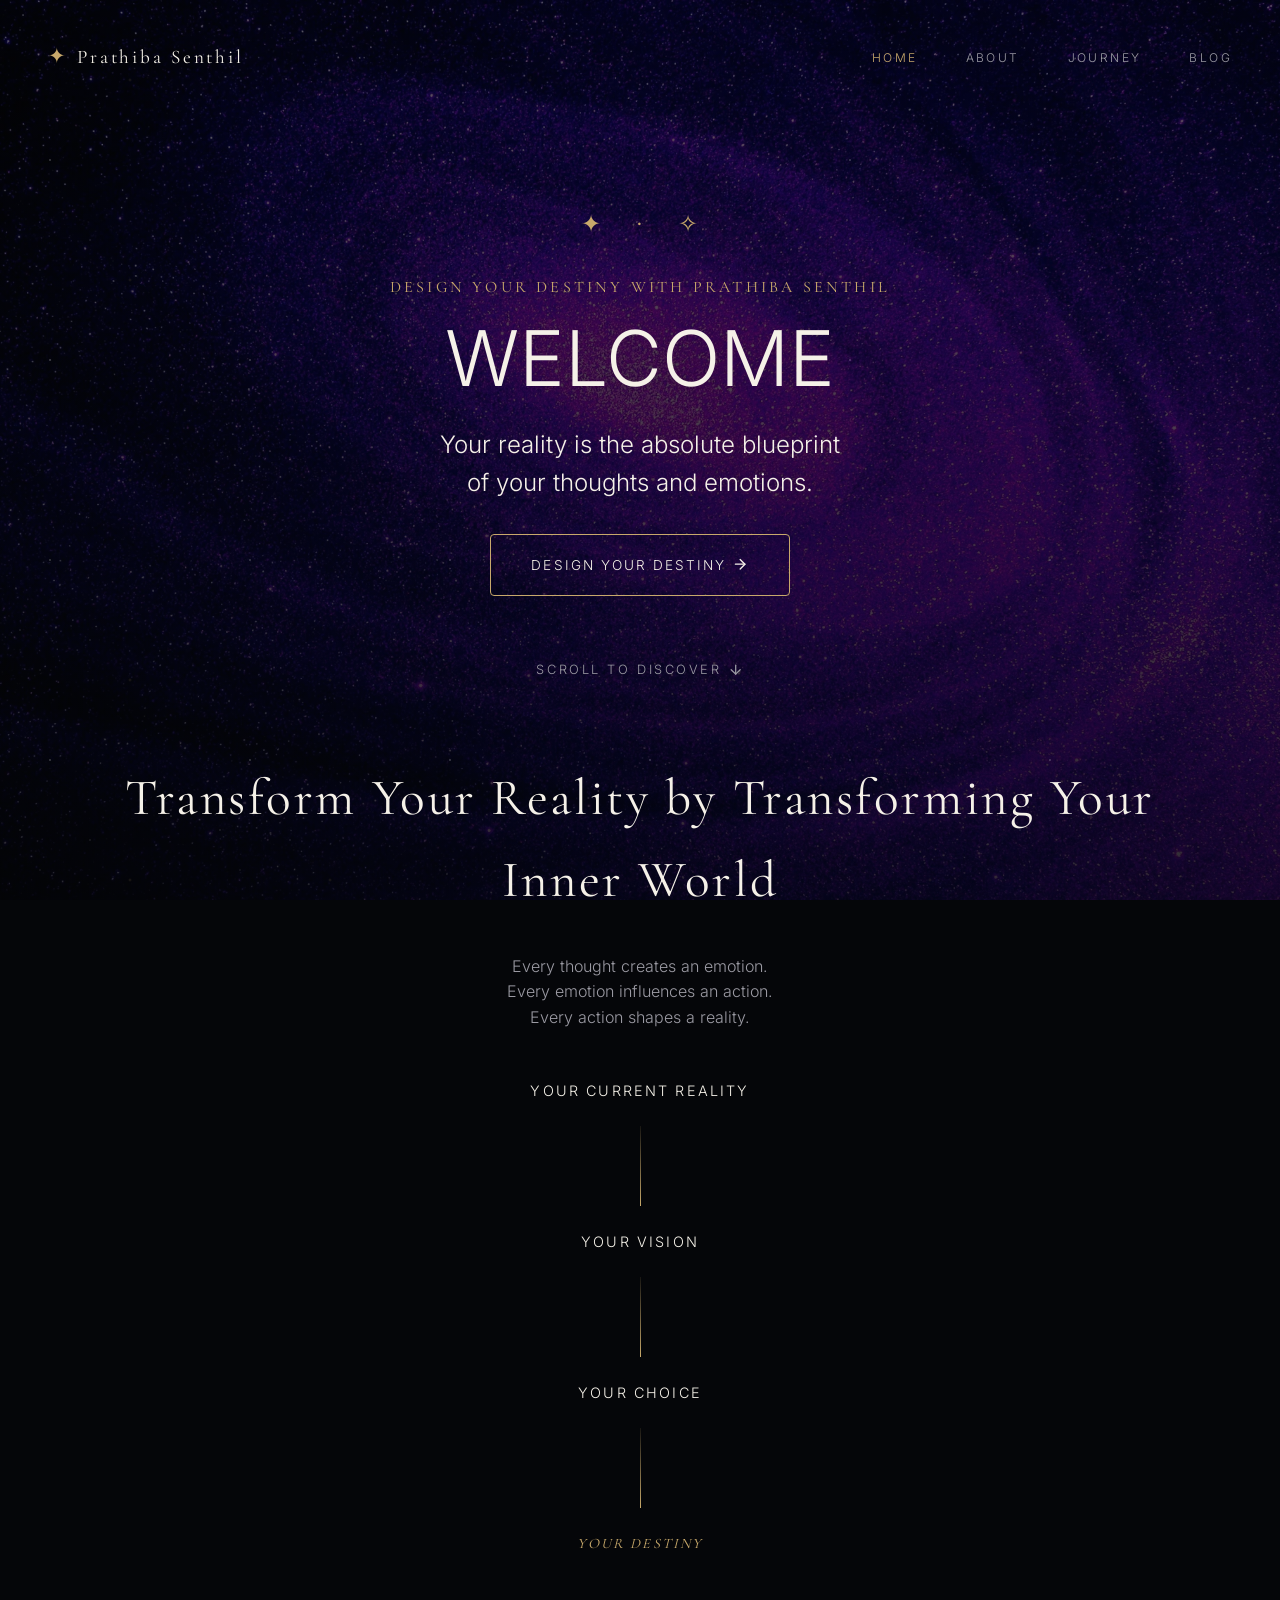
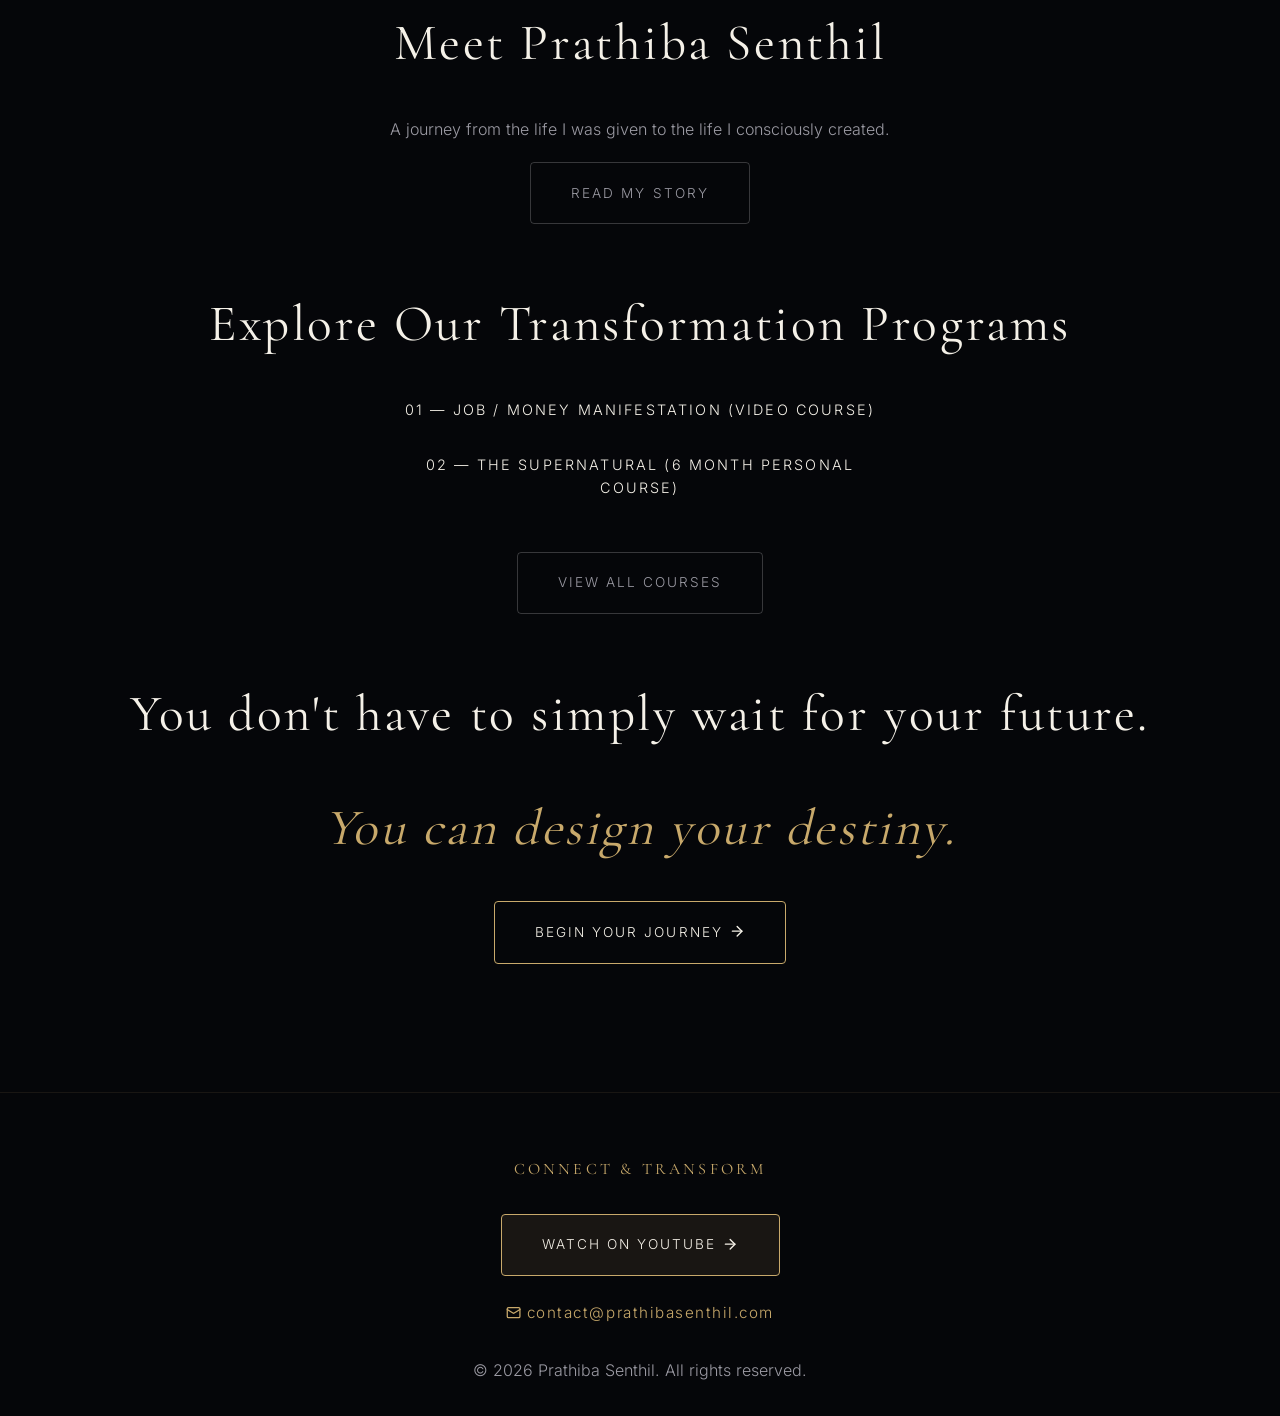
==== commit af93a610: "performance optimized" ====
--- a/index.html
+++ b/index.html
@@ -17,16 +17,21 @@
     <meta property="og:url" content="https://prathibasenthil.com/">
     <meta property="og:title" content="Design Your Destiny | Transform Your Reality">
     <meta property="og:description" content="A journey from the life I was given to the life I consciously created. Unlock the reality you truly deserve through intentional manifestation.">
-    <meta property="og:image" content="https://prathibasenthil.com/img/super-natural-Manifestation-by-prathiba-senthil.jpeg">
+    <meta property="og:image" content="https://prathibasenthil.com/img/super-natural-Manifestation-by-prathiba-senthil.webp">
     
     <!-- Twitter Card -->
     <meta name="twitter:card" content="summary_large_image">
     <meta name="twitter:url" content="https://prathibasenthil.com/">
     <meta name="twitter:title" content="Design Your Destiny | Transform Your Reality">
     <meta name="twitter:description" content="A journey from the life I was given to the life I consciously created. Unlock the reality you truly deserve through intentional manifestation.">
-    <meta name="twitter:image" content="https://prathibasenthil.com/img/super-natural-Manifestation-by-prathiba-senthil.jpeg">
+    <meta name="twitter:image" content="https://prathibasenthil.com/img/super-natural-Manifestation-by-prathiba-senthil.webp">
     
     <link rel="icon" type="image/svg+xml" href="/img/favicon.svg">
+    
+    <!-- Preload critical assets for PageSpeed -->
+    <link rel="preload" href="/css/fonts.css" as="style">
+    <link rel="preload" href="/css/style.css" as="style">
+    <!-- End Preload -->
     <link rel="stylesheet" href="/css/fonts.css">
     <link rel="stylesheet" href="/css/style.css">
     
@@ -60,13 +65,15 @@
           "@id": "https://prathibasenthil.com/#person",
           "name": "Prathiba Senthil",
           "url": "https://prathibasenthil.com/about",
-          "image": "https://prathibasenthil.com/img/super-natural-Manifestation-by-prathiba-senthil.jpeg",
+          "email": "contact@prathibasenthil.com",
+          "image": "https://prathibasenthil.com/img/super-natural-Manifestation-by-prathiba-senthil.webp",
           "jobTitle": "Manifestation Mentor & Coach",
           "sameAs": [
-            "https://instagram.com/Prathibasenthil.official",
+            "https://instagram.com/prathiba_senthil",
             "https://www.youtube.com/@Prathibas33",
-            "https://twitter.com/Prathibasenthil",
-            "https://linkedin.com/company/Prathibasenthil"
+            "https://www.youtube.com/@prathibasenthil",,
+            "https://who-is-prathiba-senthil.blogspot.com/2026/09/prathiba-senthil-tnpsc-vao-life-transformation-mentor.html",
+            "https://medium.com/@prasanth.atelier/prathiba-senthil-from-tnpsc-aspirant-to-village-administrative-officer-and-life-transformation-e71f09205690"
           ]
         }
       ]
@@ -163,7 +170,8 @@
             <div class="social-links">
                 <a href="#" data-config-href="socials.youtube" target="_blank" class="btn btn-primary" style="background: rgba(200, 169, 107, 0.1);">WATCH ON YOUTUBE <i data-lucide="arrow-right"></i></a>
             </div>
-            <p class="text-muted mt-2">&copy; <span data-config="brand.established">2024</span> <span data-config="brand.name">Prathiba Senthil</span>. All rights reserved.</p>
+            <p style="margin-top: 1.5rem;"><a href="mailto:contact@prathibasenthil.com" style="color: var(--color-champagne-gold); text-decoration: none; font-size: 0.95rem; letter-spacing: 0.1em;"><i data-lucide="mail" class="icon-sm"></i> contact@prathibasenthil.com</a></p>
+            <p class="text-muted mt-2">&copy; <span data-config="brand.established">2026</span> <span data-config="brand.name">Prathiba Senthil</span>. All rights reserved.</p>
         </div>
     </footer>
 
--- a/css/style.css
+++ b/css/style.css
@@ -50,7 +50,7 @@
     width: 100vw;
     height: 100vh;
     min-height: 100vh;
-    background: linear-gradient(rgba(5, 6, 9, 0.6), rgba(5, 6, 9, 0.8)), url('../img/background2.jpg') center/cover no-repeat;
+    background: linear-gradient(rgba(5, 6, 9, 0.6), rgba(5, 6, 9, 0.8)), url('../img/prathiba_senthil_manifestation.webp') center/cover no-repeat;
     opacity: 0.9;
     z-index: -2;
 }
@@ -371,7 +371,7 @@
 .founder-image {
     width: 100%;
     height: 600px;
-    background: linear-gradient(rgba(21, 23, 37, 0.3), rgba(21, 23, 37, 0.3)), url('../img/Prathiba-Senthil-life-transformation.jpeg') center/cover;
+    background: linear-gradient(rgba(21, 23, 37, 0.3), rgba(21, 23, 37, 0.3)), url('../img/Prathiba-Senthil-life-transformation.webp') center/cover;
     border-radius: 8px;
     border: 1px solid rgba(200, 169, 107, 0.2);
 }
@@ -504,6 +504,7 @@
     position: relative; 
     display: flex;
     flex-direction: column;
+    overflow: hidden;
 }
 .premium-card { transform: scale(1.02); }
 .premium-card:hover { transform: scale(1.02) translateY(-6px); }
@@ -676,7 +677,7 @@
     width: 100px;
     height: 100px;
     border-radius: 50%;
-    background-image: url('/img/Prathiba-Senthil-life-transformation.jpeg');
+    background-image: url('/img/Prathiba-Senthil-life-transformation.webp');
     background-size: cover;
     background-position: center;
     flex-shrink: 0;
--- a/css/style.css
+++ b/css/style.css
@@ -50,7 +50,7 @@
     width: 100vw;
     height: 100vh;
     min-height: 100vh;
-    background: linear-gradient(rgba(5, 6, 9, 0.6), rgba(5, 6, 9, 0.8)), url('../img/background2.jpg') center/cover no-repeat;
+    background: linear-gradient(rgba(5, 6, 9, 0.6), rgba(5, 6, 9, 0.8)), url('../img/prathiba_senthil_manifestation.webp') center/cover no-repeat;
     opacity: 0.9;
     z-index: -2;
 }
@@ -371,7 +371,7 @@
 .founder-image {
     width: 100%;
     height: 600px;
-    background: linear-gradient(rgba(21, 23, 37, 0.3), rgba(21, 23, 37, 0.3)), url('../img/Prathiba-Senthil-life-transformation.jpeg') center/cover;
+    background: linear-gradient(rgba(21, 23, 37, 0.3), rgba(21, 23, 37, 0.3)), url('../img/Prathiba-Senthil-life-transformation.webp') center/cover;
     border-radius: 8px;
     border: 1px solid rgba(200, 169, 107, 0.2);
 }
@@ -504,6 +504,7 @@
     position: relative; 
     display: flex;
     flex-direction: column;
+    overflow: hidden;
 }
 .premium-card { transform: scale(1.02); }
 .premium-card:hover { transform: scale(1.02) translateY(-6px); }
@@ -676,7 +677,7 @@
     width: 100px;
     height: 100px;
     border-radius: 50%;
-    background-image: url('/img/Prathiba-Senthil-life-transformation.jpeg');
+    background-image: url('/img/Prathiba-Senthil-life-transformation.webp');
     background-size: cover;
     background-position: center;
     flex-shrink: 0;
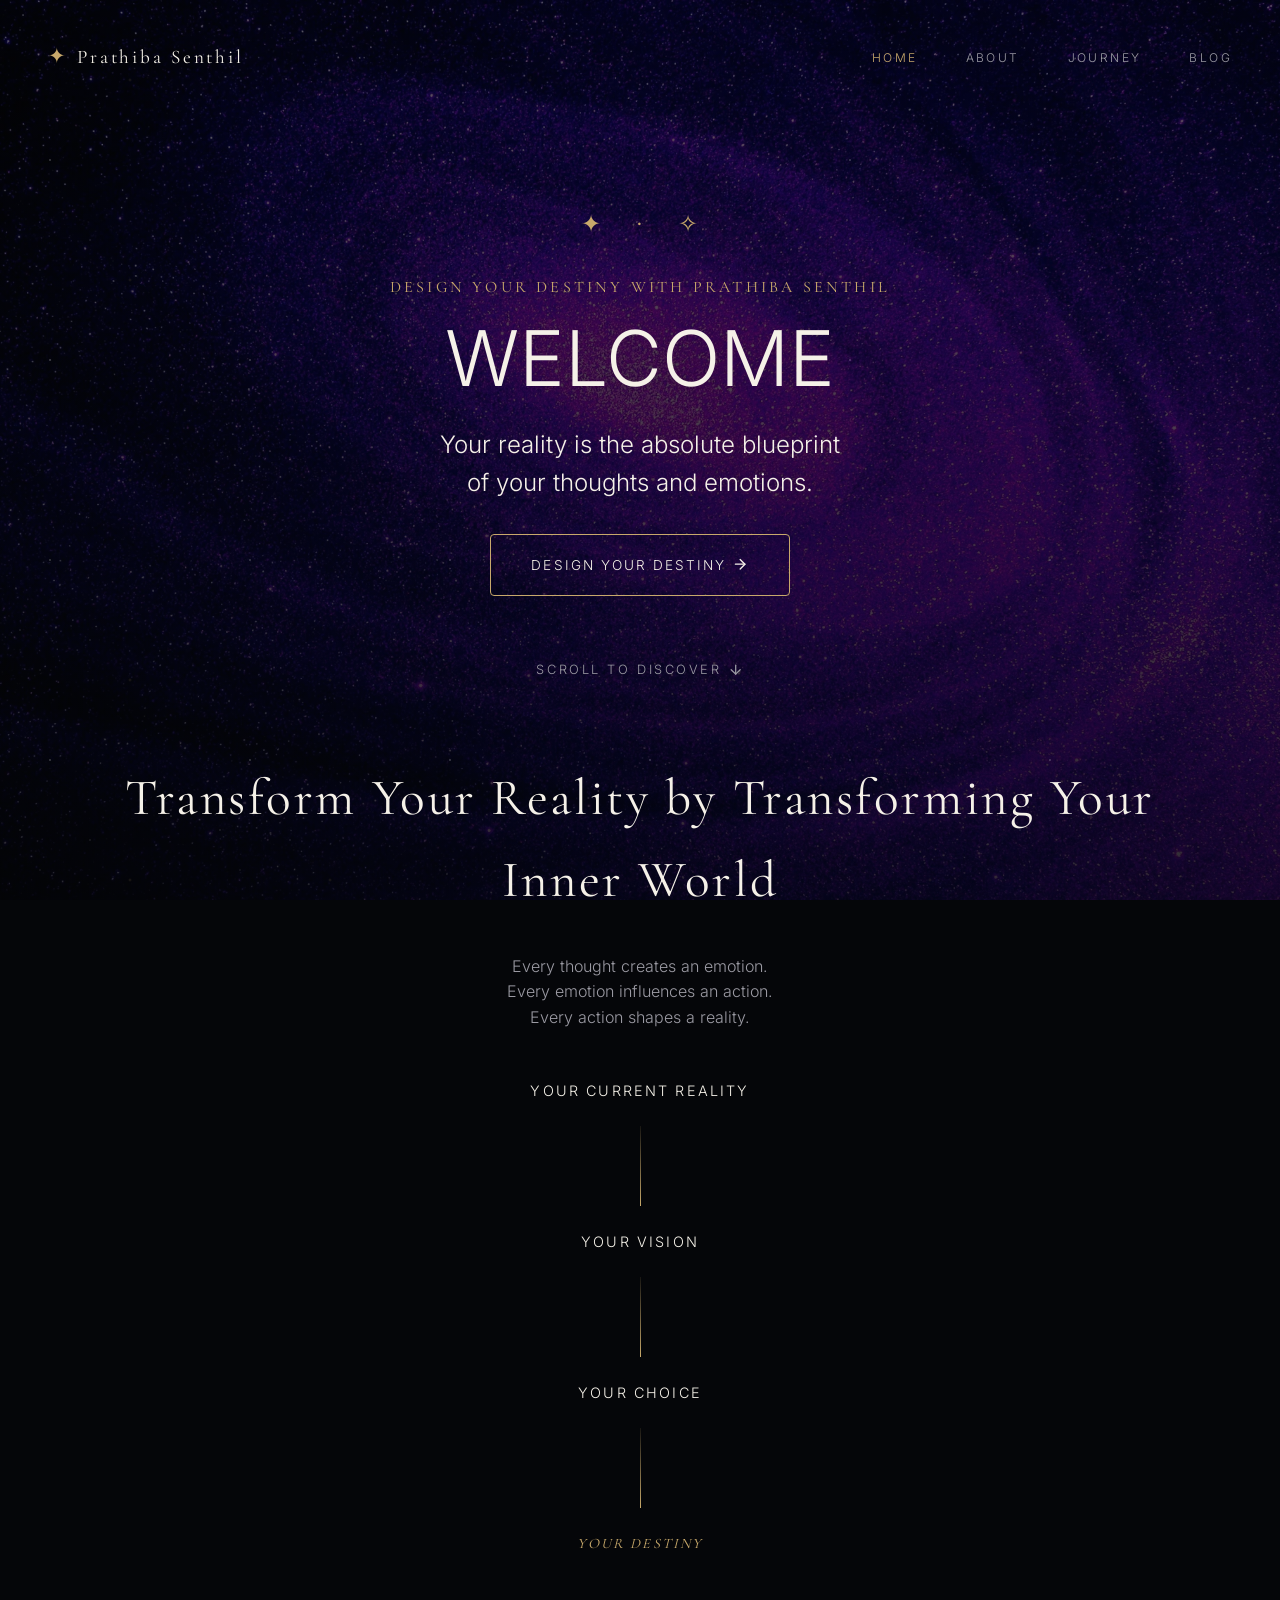
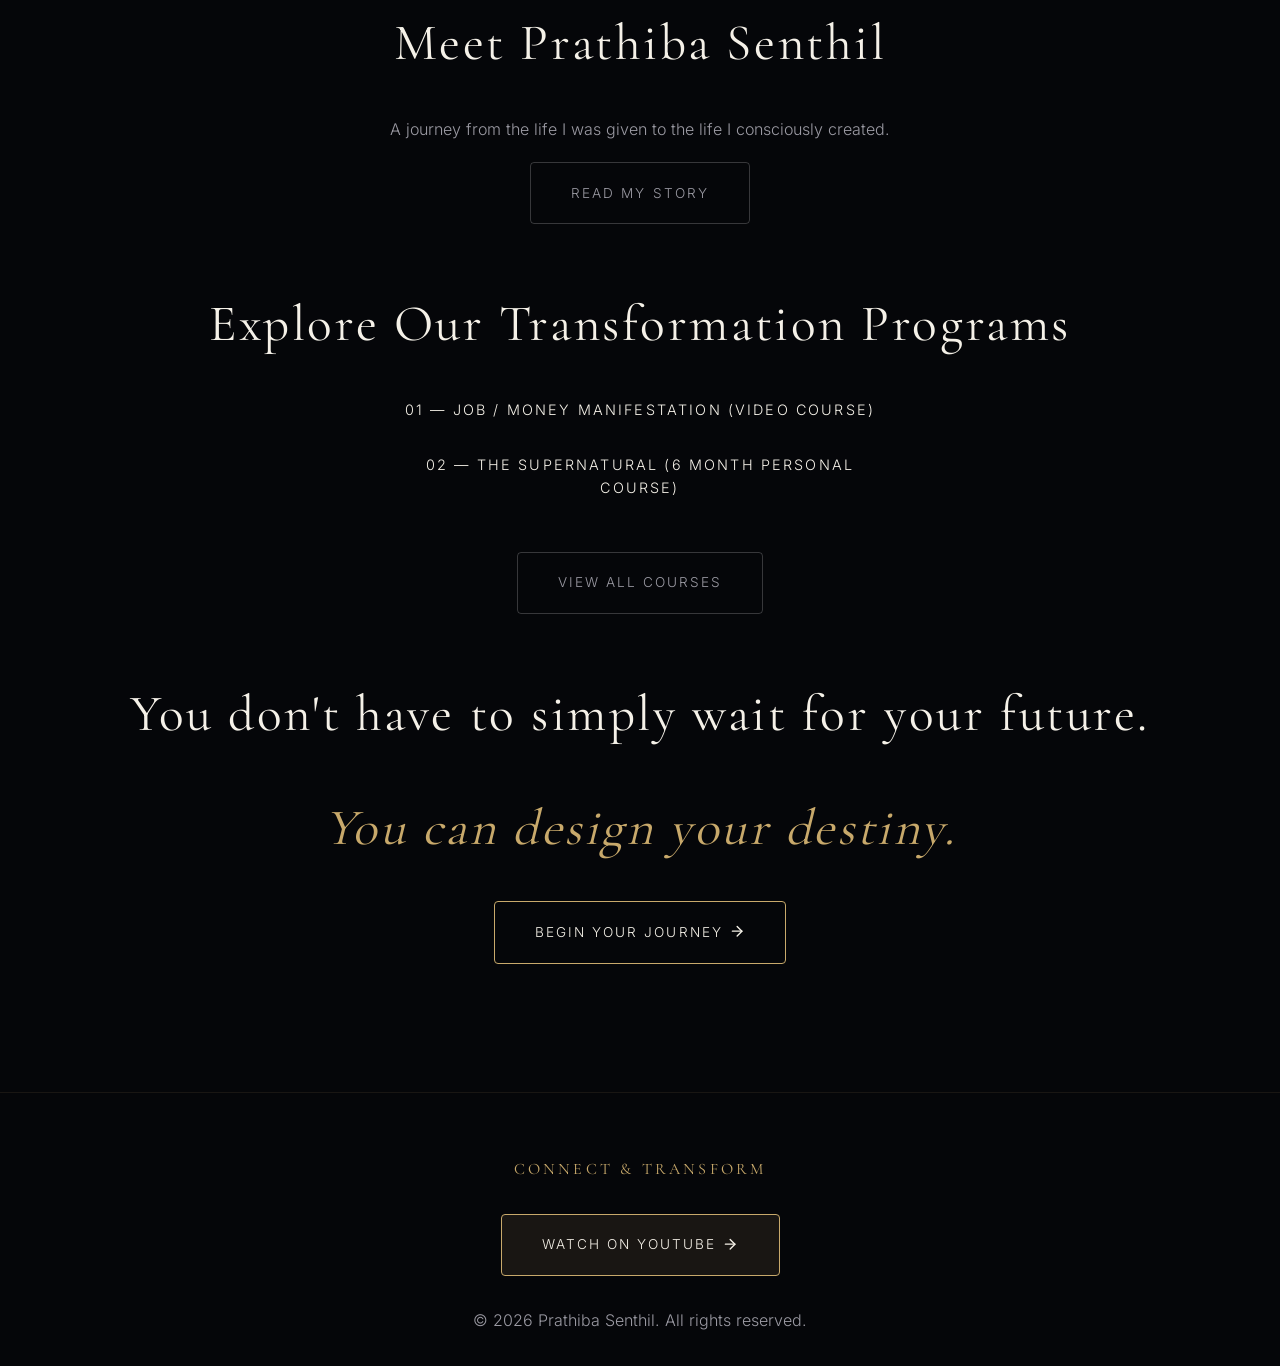
==== commit 2f6bfe19: "css minified" ====
--- a/index.html
+++ b/index.html
@@ -28,12 +28,7 @@
     
     <link rel="icon" type="image/svg+xml" href="/img/favicon.svg">
     
-    <!-- Preload critical assets for PageSpeed -->
-    <link rel="preload" href="/css/fonts.css" as="style">
-    <link rel="preload" href="/css/style.css" as="style">
-    <!-- End Preload -->
-    <link rel="stylesheet" href="/css/fonts.css">
-    <link rel="stylesheet" href="/css/style.css">
+    <link rel="stylesheet" href="/css/style.min.css">
     
     <!-- AI Optimization (AIO) - Structured Data (JSON-LD) -->
     <script type="application/ld+json">
@@ -71,7 +66,7 @@
           "sameAs": [
             "https://instagram.com/prathiba_senthil",
             "https://www.youtube.com/@Prathibas33",
-            "https://www.youtube.com/@prathibasenthil",,
+            "https://www.youtube.com/@prathibasenthil",
             "https://who-is-prathiba-senthil.blogspot.com/2026/09/prathiba-senthil-tnpsc-vao-life-transformation-mentor.html",
             "https://medium.com/@prasanth.atelier/prathiba-senthil-from-tnpsc-aspirant-to-village-administrative-officer-and-life-transformation-e71f09205690"
           ]
@@ -170,7 +165,6 @@
             <div class="social-links">
                 <a href="#" data-config-href="socials.youtube" target="_blank" class="btn btn-primary" style="background: rgba(200, 169, 107, 0.1);">WATCH ON YOUTUBE <i data-lucide="arrow-right"></i></a>
             </div>
-            <p style="margin-top: 1.5rem;"><a href="mailto:contact@prathibasenthil.com" style="color: var(--color-champagne-gold); text-decoration: none; font-size: 0.95rem; letter-spacing: 0.1em;"><i data-lucide="mail" class="icon-sm"></i> contact@prathibasenthil.com</a></p>
             <p class="text-muted mt-2">&copy; <span data-config="brand.established">2026</span> <span data-config="brand.name">Prathiba Senthil</span>. All rights reserved.</p>
         </div>
     </footer>
--- a/css/style.min.css
+++ b/css/style.min.css
@@ -0,0 +1 @@
+ @font-face{font-family:'Cormorant Garamond';font-style:normal;font-weight:400;font-display:swap;src:url(../fonts/font_2.woff2) format('woff2');unicode-range:U+0460-052F,U+1C80-1C8A,U+20B4,U+2DE0-2DFF,U+A640-A69F,U+FE2E-FE2F}@font-face{font-family:'Cormorant Garamond';font-style:normal;font-weight:400;font-display:swap;src:url(../fonts/font_11.woff2) format('woff2');unicode-range:U+0301,U+0400-045F,U+0490-0491,U+04B0-04B1,U+2116}@font-face{font-family:'Cormorant Garamond';font-style:normal;font-weight:400;font-display:swap;src:url(../fonts/font_3.woff2) format('woff2');unicode-range:U+0102-0103,U+0110-0111,U+0128-0129,U+0168-0169,U+01A0-01A1,U+01AF-01B0,U+0300-0301,U+0303-0304,U+0308-0309,U+0323,U+0329,U+1EA0-1EF9,U+20AB}@font-face{font-family:'Cormorant Garamond';font-style:normal;font-weight:400;font-display:swap;src:url(../fonts/font_4.woff2) format('woff2');unicode-range:U+0100-02BA,U+02BD-02C5,U+02C7-02CC,U+02CE-02D7,U+02DD-02FF,U+0304,U+0308,U+0329,U+1D00-1DBF,U+1E00-1E9F,U+1EF2-1EFF,U+2020,U+20A0-20AB,U+20AD-20C0,U+2113,U+2C60-2C7F,U+A720-A7FF}@font-face{font-family:'Cormorant Garamond';font-style:normal;font-weight:400;font-display:swap;src:url(../fonts/font_1.woff2) format('woff2');unicode-range:U+0000-00FF,U+0131,U+0152-0153,U+02BB-02BC,U+02C6,U+02DA,U+02DC,U+0304,U+0308,U+0329,U+2000-206F,U+20AC,U+2122,U+2191,U+2193,U+2212,U+2215,U+FEFF,U+FFFD}@font-face{font-family:'Cormorant Garamond';font-style:normal;font-weight:500;font-display:swap;src:url(../fonts/font_2.woff2) format('woff2');unicode-range:U+0460-052F,U+1C80-1C8A,U+20B4,U+2DE0-2DFF,U+A640-A69F,U+FE2E-FE2F}@font-face{font-family:'Cormorant Garamond';font-style:normal;font-weight:500;font-display:swap;src:url(../fonts/font_11.woff2) format('woff2');unicode-range:U+0301,U+0400-045F,U+0490-0491,U+04B0-04B1,U+2116}@font-face{font-family:'Cormorant Garamond';font-style:normal;font-weight:500;font-display:swap;src:url(../fonts/font_3.woff2) format('woff2');unicode-range:U+0102-0103,U+0110-0111,U+0128-0129,U+0168-0169,U+01A0-01A1,U+01AF-01B0,U+0300-0301,U+0303-0304,U+0308-0309,U+0323,U+0329,U+1EA0-1EF9,U+20AB}@font-face{font-family:'Cormorant Garamond';font-style:normal;font-weight:500;font-display:swap;src:url(../fonts/font_4.woff2) format('woff2');unicode-range:U+0100-02BA,U+02BD-02C5,U+02C7-02CC,U+02CE-02D7,U+02DD-02FF,U+0304,U+0308,U+0329,U+1D00-1DBF,U+1E00-1E9F,U+1EF2-1EFF,U+2020,U+20A0-20AB,U+20AD-20C0,U+2113,U+2C60-2C7F,U+A720-A7FF}@font-face{font-family:'Cormorant Garamond';font-style:normal;font-weight:500;font-display:swap;src:url(../fonts/font_1.woff2) format('woff2');unicode-range:U+0000-00FF,U+0131,U+0152-0153,U+02BB-02BC,U+02C6,U+02DA,U+02DC,U+0304,U+0308,U+0329,U+2000-206F,U+20AC,U+2122,U+2191,U+2193,U+2212,U+2215,U+FEFF,U+FFFD}@font-face{font-family:'Cormorant Garamond';font-style:normal;font-weight:600;font-display:swap;src:url(../fonts/font_2.woff2) format('woff2');unicode-range:U+0460-052F,U+1C80-1C8A,U+20B4,U+2DE0-2DFF,U+A640-A69F,U+FE2E-FE2F}@font-face{font-family:'Cormorant Garamond';font-style:normal;font-weight:600;font-display:swap;src:url(../fonts/font_11.woff2) format('woff2');unicode-range:U+0301,U+0400-045F,U+0490-0491,U+04B0-04B1,U+2116}@font-face{font-family:'Cormorant Garamond';font-style:normal;font-weight:600;font-display:swap;src:url(../fonts/font_3.woff2) format('woff2');unicode-range:U+0102-0103,U+0110-0111,U+0128-0129,U+0168-0169,U+01A0-01A1,U+01AF-01B0,U+0300-0301,U+0303-0304,U+0308-0309,U+0323,U+0329,U+1EA0-1EF9,U+20AB}@font-face{font-family:'Cormorant Garamond';font-style:normal;font-weight:600;font-display:swap;src:url(../fonts/font_4.woff2) format('woff2');unicode-range:U+0100-02BA,U+02BD-02C5,U+02C7-02CC,U+02CE-02D7,U+02DD-02FF,U+0304,U+0308,U+0329,U+1D00-1DBF,U+1E00-1E9F,U+1EF2-1EFF,U+2020,U+20A0-20AB,U+20AD-20C0,U+2113,U+2C60-2C7F,U+A720-A7FF}@font-face{font-family:'Cormorant Garamond';font-style:normal;font-weight:600;font-display:swap;src:url(../fonts/font_1.woff2) format('woff2');unicode-range:U+0000-00FF,U+0131,U+0152-0153,U+02BB-02BC,U+02C6,U+02DA,U+02DC,U+0304,U+0308,U+0329,U+2000-206F,U+20AC,U+2122,U+2191,U+2193,U+2212,U+2215,U+FEFF,U+FFFD}@font-face{font-family:'Inter';font-style:normal;font-weight:300;font-display:swap;src:url(../fonts/font_5.woff2) format('woff2');unicode-range:U+0460-052F,U+1C80-1C8A,U+20B4,U+2DE0-2DFF,U+A640-A69F,U+FE2E-FE2F}@font-face{font-family:'Inter';font-style:normal;font-weight:300;font-display:swap;src:url(../fonts/font_9.woff2) format('woff2');unicode-range:U+0301,U+0400-045F,U+0490-0491,U+04B0-04B1,U+2116}@font-face{font-family:'Inter';font-style:normal;font-weight:300;font-display:swap;src:url(../fonts/font_10.woff2) format('woff2');unicode-range:U+1F00-1FFF}@font-face{font-family:'Inter';font-style:normal;font-weight:300;font-display:swap;src:url(../fonts/font_7.woff2) format('woff2');unicode-range:U+0370-0377,U+037A-037F,U+0384-038A,U+038C,U+038E-03A1,U+03A3-03FF}@font-face{font-family:'Inter';font-style:normal;font-weight:300;font-display:swap;src:url(../fonts/font_6.woff2) format('woff2');unicode-range:U+0102-0103,U+0110-0111,U+0128-0129,U+0168-0169,U+01A0-01A1,U+01AF-01B0,U+0300-0301,U+0303-0304,U+0308-0309,U+0323,U+0329,U+1EA0-1EF9,U+20AB}@font-face{font-family:'Inter';font-style:normal;font-weight:300;font-display:swap;src:url(../fonts/font_8.woff2) format('woff2');unicode-range:U+0100-02BA,U+02BD-02C5,U+02C7-02CC,U+02CE-02D7,U+02DD-02FF,U+0304,U+0308,U+0329,U+1D00-1DBF,U+1E00-1E9F,U+1EF2-1EFF,U+2020,U+20A0-20AB,U+20AD-20C0,U+2113,U+2C60-2C7F,U+A720-A7FF}@font-face{font-family:'Inter';font-style:normal;font-weight:300;font-display:swap;src:url(../fonts/font_0.woff2) format('woff2');unicode-range:U+0000-00FF,U+0131,U+0152-0153,U+02BB-02BC,U+02C6,U+02DA,U+02DC,U+0304,U+0308,U+0329,U+2000-206F,U+20AC,U+2122,U+2191,U+2193,U+2212,U+2215,U+FEFF,U+FFFD}@font-face{font-family:'Inter';font-style:normal;font-weight:400;font-display:swap;src:url(../fonts/font_5.woff2) format('woff2');unicode-range:U+0460-052F,U+1C80-1C8A,U+20B4,U+2DE0-2DFF,U+A640-A69F,U+FE2E-FE2F}@font-face{font-family:'Inter';font-style:normal;font-weight:400;font-display:swap;src:url(../fonts/font_9.woff2) format('woff2');unicode-range:U+0301,U+0400-045F,U+0490-0491,U+04B0-04B1,U+2116}@font-face{font-family:'Inter';font-style:normal;font-weight:400;font-display:swap;src:url(../fonts/font_10.woff2) format('woff2');unicode-range:U+1F00-1FFF}@font-face{font-family:'Inter';font-style:normal;font-weight:400;font-display:swap;src:url(../fonts/font_7.woff2) format('woff2');unicode-range:U+0370-0377,U+037A-037F,U+0384-038A,U+038C,U+038E-03A1,U+03A3-03FF}@font-face{font-family:'Inter';font-style:normal;font-weight:400;font-display:swap;src:url(../fonts/font_6.woff2) format('woff2');unicode-range:U+0102-0103,U+0110-0111,U+0128-0129,U+0168-0169,U+01A0-01A1,U+01AF-01B0,U+0300-0301,U+0303-0304,U+0308-0309,U+0323,U+0329,U+1EA0-1EF9,U+20AB}@font-face{font-family:'Inter';font-style:normal;font-weight:400;font-display:swap;src:url(../fonts/font_8.woff2) format('woff2');unicode-range:U+0100-02BA,U+02BD-02C5,U+02C7-02CC,U+02CE-02D7,U+02DD-02FF,U+0304,U+0308,U+0329,U+1D00-1DBF,U+1E00-1E9F,U+1EF2-1EFF,U+2020,U+20A0-20AB,U+20AD-20C0,U+2113,U+2C60-2C7F,U+A720-A7FF}@font-face{font-family:'Inter';font-style:normal;font-weight:400;font-display:swap;src:url(../fonts/font_0.woff2) format('woff2');unicode-range:U+0000-00FF,U+0131,U+0152-0153,U+02BB-02BC,U+02C6,U+02DA,U+02DC,U+0304,U+0308,U+0329,U+2000-206F,U+20AC,U+2122,U+2191,U+2193,U+2212,U+2215,U+FEFF,U+FFFD}@font-face{font-family:'Inter';font-style:normal;font-weight:500;font-display:swap;src:url(../fonts/font_5.woff2) format('woff2');unicode-range:U+0460-052F,U+1C80-1C8A,U+20B4,U+2DE0-2DFF,U+A640-A69F,U+FE2E-FE2F}@font-face{font-family:'Inter';font-style:normal;font-weight:500;font-display:swap;src:url(../fonts/font_9.woff2) format('woff2');unicode-range:U+0301,U+0400-045F,U+0490-0491,U+04B0-04B1,U+2116}@font-face{font-family:'Inter';font-style:normal;font-weight:500;font-display:swap;src:url(../fonts/font_10.woff2) format('woff2');unicode-range:U+1F00-1FFF}@font-face{font-family:'Inter';font-style:normal;font-weight:500;font-display:swap;src:url(../fonts/font_7.woff2) format('woff2');unicode-range:U+0370-0377,U+037A-037F,U+0384-038A,U+038C,U+038E-03A1,U+03A3-03FF}@font-face{font-family:'Inter';font-style:normal;font-weight:500;font-display:swap;src:url(../fonts/font_6.woff2) format('woff2');unicode-range:U+0102-0103,U+0110-0111,U+0128-0129,U+0168-0169,U+01A0-01A1,U+01AF-01B0,U+0300-0301,U+0303-0304,U+0308-0309,U+0323,U+0329,U+1EA0-1EF9,U+20AB}@font-face{font-family:'Inter';font-style:normal;font-weight:500;font-display:swap;src:url(../fonts/font_8.woff2) format('woff2');unicode-range:U+0100-02BA,U+02BD-02C5,U+02C7-02CC,U+02CE-02D7,U+02DD-02FF,U+0304,U+0308,U+0329,U+1D00-1DBF,U+1E00-1E9F,U+1EF2-1EFF,U+2020,U+20A0-20AB,U+20AD-20C0,U+2113,U+2C60-2C7F,U+A720-A7FF}@font-face{font-family:'Inter';font-style:normal;font-weight:500;font-display:swap;src:url(../fonts/font_0.woff2) format('woff2');unicode-range:U+0000-00FF,U+0131,U+0152-0153,U+02BB-02BC,U+02C6,U+02DA,U+02DC,U+0304,U+0308,U+0329,U+2000-206F,U+20AC,U+2122,U+2191,U+2193,U+2212,U+2215,U+FEFF,U+FFFD}:root{--color-cosmic-black:#050609;--color-midnight:#0B0D14;--color-deep-galaxy:#151725;--color-champagne-gold:#C8A96B;--color-soft-gold:#E8D7B0;--color-warm-ivory:#F5F1E8;--color-muted-text:#9B9AA3;--font-heading:'Cormorant Garamond',serif;--font-body:'Inter',sans-serif;--transition-slow:0.8s cubic-bezier(0.4,0,0.2,1);--transition-medium:0.4s ease;--transition-fast:0.2s ease}*{margin:0;padding:0;box-sizing:border-box}body{background-color:var(--color-cosmic-black);color:var(--color-warm-ivory);font-family:var(--font-body);font-weight:300;line-height:1.6;overflow-x:hidden;-webkit-font-smoothing:antialiased;-moz-osx-font-smoothing:grayscale}.cosmic-bg{position:fixed;top:0;left:0;width:100vw;height:100vh;min-height:100vh;background:linear-gradient(rgba(5,6,9,0.6),rgba(5,6,9,0.8)),url('../img/prathiba_senthil_manifestation.webp') center/cover no-repeat;opacity:0.9;z-index:-2}@media (max-width:768px){.cosmic-bg{background:linear-gradient(rgba(5,6,9,0.6),rgba(5,6,9,0.8)),url('../img/prathiba_senthil_manifestation_mobile.webp') center/cover no-repeat}}.stars{position:fixed;top:0;left:0;width:100vw;height:100vh;background-image:radial-gradient(1px 1px at 20px 30px,rgba(255,255,255,0.7),rgba(0,0,0,0)),radial-gradient(1px 1px at 40px 70px,rgba(255,255,255,0.5),rgba(0,0,0,0)),radial-gradient(1.5px 1.5px at 50px 160px,rgba(255,255,255,0.8),rgba(0,0,0,0)),radial-gradient(1px 1px at 90px 40px,rgba(255,255,255,0.6),rgba(0,0,0,0)),radial-gradient(2px 2px at 130px 80px,rgba(200,169,107,0.4),rgba(0,0,0,0));background-repeat:repeat;background-size:200px 200px;z-index:-1;opacity:0.4;animation:slowStarMove 150s linear infinite}@keyframes slowStarMove{from{transform:translateY(0)}to{transform:translateY(-200px)}}h1,h2,h3,h4,h5,h6{font-family:var(--font-heading);font-weight:400;letter-spacing:0.05em;color:var(--color-warm-ivory)}.heading-hero{font-size:clamp(2.5rem,6vw,5rem);line-height:1.1;margin-bottom:1.5rem}.heading-section{font-size:clamp(1.8rem,4vw,3.5rem);margin-bottom:2rem}.hero-subtitle{font-size:1rem;letter-spacing:0.2em;color:var(--color-champagne-gold);margin-bottom:1rem}.hero-quote{font-size:clamp(1.1rem,2vw,1.5rem);line-height:1.6;color:var(--color-warm-ivory);font-family:var(--font-body);font-weight:300}.text-accent{color:var(--color-champagne-gold);font-family:var(--font-heading);font-style:italic}.text-muted{color:var(--color-muted-text)}.text-center{text-align:center}.mt-1{margin-top:1rem}.mt-2{margin-top:2rem}.mt-4{margin-top:4rem}.mb-2{margin-bottom:2rem}.lucide{width:1.2em;height:1.2em;vertical-align:-0.2em;display:inline-block}.icon-sm{width:1em;height:1em;vertical-align:-0.125em}.btn{display:inline-block;padding:1.2rem 2.5rem;border:1px solid var(--color-champagne-gold);background:transparent;color:var(--color-warm-ivory);font-family:var(--font-body);font-size:0.85rem;letter-spacing:0.15em;text-transform:uppercase;text-decoration:none;cursor:pointer;border-radius:4px;transition:var(--transition-medium)}.btn:hover{box-shadow:0 0 15px rgba(200,169,107,0.2);background:rgba(200,169,107,0.05)}.btn-outline{border-color:rgba(255,255,255,0.2);color:var(--color-muted-text)}.btn-outline:hover{border-color:var(--color-champagne-gold);color:var(--color-warm-ivory)}.glass-card{background:rgba(21,23,37,0.6);backdrop-filter:blur(10px);-webkit-backdrop-filter:blur(10px);border:1px solid rgba(200,169,107,0.15);border-radius:8px;padding:2.5rem;transition:var(--transition-medium)}.glass-card:hover{transform:translateY(-6px);border-color:rgba(200,169,107,0.4);background:rgba(21,23,37,0.8);box-shadow:0 10px 30px rgba(0,0,0,0.5)}.card-num{display:block;font-family:var(--font-heading);font-size:1.5rem;color:var(--color-champagne-gold);margin-bottom:1rem;opacity:0.7}.container{width:100%;max-width:1100px;margin:0 auto;padding:0 2rem}section{min-height:100vh;padding:8rem 0;opacity:1;transition:opacity var(--transition-slow)}.section-hidden{display:none !important;opacity:0}header{position:absolute;top:0;left:0;width:100%;padding:2.5rem 3rem;display:flex;justify-content:space-between;align-items:center;z-index:100}.logo{display:inline-flex;align-items:center;gap:0.5rem;font-family:var(--font-heading);font-size:1.2rem;letter-spacing:0.15em;color:var(--color-warm-ivory);text-decoration:none;transition:var(--transition-medium)}.logo:hover .logo-text{color:var(--color-champagne-gold);transition:var(--transition-medium)}.logo-star{display:inline-block;color:var(--color-champagne-gold);font-size:1.1em;transition:transform var(--transition-medium)}.logo:hover .logo-star{transform:rotate(45deg) scale(0.85)}nav ul{display:flex;list-style:none;gap:3rem}nav a{color:var(--color-muted-text);text-decoration:none;font-size:0.75rem;letter-spacing:0.2em;text-transform:uppercase;transition:var(--transition-fast)}nav a:hover,nav a.active{color:var(--color-champagne-gold)}.fade-up{opacity:0;transform:translateY(20px);transition:opacity var(--transition-slow),transform var(--transition-slow)}.fade-up.visible{opacity:1;transform:translateY(0)}.journey-line-container{display:flex;flex-direction:column;align-items:center;margin:3rem 0}.journey-step{text-align:center;font-size:0.9rem;letter-spacing:0.15em;text-transform:uppercase}.journey-line{width:1px;height:80px;background:linear-gradient(to bottom,rgba(200,169,107,0.1),var(--color-champagne-gold));margin:1.5rem auto;opacity:0;transform-origin:top;transform:scaleY(0);transition:transform 1.5s ease,opacity 1s ease}.journey-line.draw{opacity:1;transform:scaleY(1)}.step-num{color:var(--color-champagne-gold);font-family:var(--font-heading);margin-right:0.5rem}.hero-container{min-height:70vh;display:flex;flex-direction:column;justify-content:center;align-items:center}.hero-star{font-size:1.5rem;color:var(--color-champagne-gold);margin-bottom:2rem;display:block}.scroll-hint{margin-top:4rem;font-size:0.8rem;color:var(--color-muted-text);text-transform:uppercase;letter-spacing:0.2em}.split-layout{display:grid;grid-template-columns:1fr 1fr;gap:4rem;align-items:center;margin:5rem auto}.founder-image{width:100%;height:600px;background:linear-gradient(rgba(21,23,37,0.3),rgba(21,23,37,0.3)),url('../img/Prathiba-Senthil-life-transformation.webp') center/cover;border-radius:8px;border:1px solid rgba(200,169,107,0.2)}.founder-quote{font-family:var(--font-heading);font-size:clamp(2rem,3vw,2.8rem);line-height:1.3;color:var(--color-warm-ivory);margin-bottom:2rem}.founder-quote cite{display:block;font-size:1rem;font-family:var(--font-body);font-style:normal;color:var(--color-champagne-gold);margin-top:1rem;letter-spacing:0.1em}.transformation-story{margin:5rem auto;max-width:600px}.story-step{margin-bottom:3rem;border-left:1px solid rgba(200,169,107,0.2);padding-left:2rem;position:relative}.story-step::before{content:'';position:absolute;left:-4px;top:5px;width:7px;height:7px;background:var(--color-champagne-gold);border-radius:50%}.story-step p{color:var(--color-muted-text);margin-top:0.5rem}.beliefs-container{display:grid;grid-template-columns:repeat(auto-fit,minmax(280px,1fr));gap:2rem;margin-top:5rem}.form-container{max-width:600px;margin:4rem auto}.form-step{margin-bottom:3rem}.form-step label{display:block;font-size:0.75rem;letter-spacing:0.15em;color:var(--color-warm-ivoryx);margin-bottom:1rem}.form-step input,.form-step textarea{width:100%;background:transparent;border:none;color:white;font-family:var(--font-body);font-size:1.2rem;padding:0.5rem 0}.form-step input:focus,.form-step textarea:focus{outline:none}.form-step input::placeholder,.form-step textarea::placeholder{color:rgba(155,154,163,0.3)}.form-line{width:100%;height:1px;background:rgba(200,169,107,0.3);margin-top:0.5rem;transition:background var(--transition-fast)}.form-step input:focus + .form-line,.form-step textarea:focus + .form-line{background:var(--color-champagne-gold)}.phone-input{display:flex;align-items:baseline;gap:1rem}.phone-input span{color:var(--color-muted-text);font-size:1.2rem}.course-selection{display:grid;grid-template-columns:1fr 1fr;gap:1.5rem;margin-top:1.5rem}.selection-card{cursor:pointer;text-align:center;padding:2rem 1rem}.selection-card h4{margin-bottom:0.5rem;font-size:0.9rem;letter-spacing:0.1em}.selection-card p{font-size:0.8rem}.pathway-tree{margin-bottom:4rem}.pathway-split{display:flex;gap:4rem;margin:1rem 0}.pathway-branch{display:flex;flex-direction:column;align-items:center}.branch-line{width:1px;height:40px;background:rgba(200,169,107,0.3);margin-bottom:1rem}.courses-grid{display:grid;grid-template-columns:1fr 1fr;gap:3rem;align-items:stretch}.course-card{position:relative;display:flex;flex-direction:column;overflow:hidden}.premium-card{transform:scale(1.02)}.premium-card:hover{transform:scale(1.02) translateY(-6px)}.card-orb{position:absolute;top:-50px;right:-50px;width:150px;height:150px;background:radial-gradient(circle,rgba(200,169,107,0.1) 0%,rgba(0,0,0,0) 70%);border-radius:50%;z-index:-1}.orb-gold{background:radial-gradient(circle,rgba(200,169,107,0.2) 0%,rgba(0,0,0,0) 70%)}.course-card h5{margin-bottom:0.5rem;letter-spacing:0.15em;font-size:0.75rem}.course-card h4{font-size:1.5rem;line-height:1.3;margin-bottom:1.5rem}.card-divider{border:0;height:1px;background:rgba(255,255,255,0.1);margin-bottom:1.5rem}.course-desc{color:var(--color-muted-text);margin-bottom:1.5rem}.course-features{list-style:none;margin-bottom:2.5rem;flex-grow:1}.course-features li{color:var(--color-warm-ivory);margin-bottom:0.5rem;font-size:0.9rem}.course-card .btn{width:100%;text-align:center}#app-transition{position:fixed;top:0;left:0;width:100vw;height:100vh;background-color:var(--color-cosmic-black);z-index:9999;opacity:0;pointer-events:none;transition:opacity 0.8s ease;display:flex;justify-content:center;align-items:center}#app-transition.active{opacity:1;pointer-events:all}.transition-content{text-align:center}.transition-star{font-size:2rem;color:var(--color-champagne-gold);margin-bottom:2rem;display:block}.transition-content h2{font-size:2rem;letter-spacing:0.2em;margin-bottom:1rem}.transition-content p{color:var(--color-muted-text)}@media (max-width:1024px){.split-layout{gap:2rem;margin:4rem auto}.heading-hero{font-size:clamp(2rem,5vw,4rem)}.courses-grid{gap:2rem}.hero-container{min-height:60vh}}@media (max-width:768px){header{padding:1.5rem;flex-direction:column;gap:1rem}nav ul{gap:1.5rem;flex-wrap:wrap;justify-content:center}.split-layout{grid-template-columns:1fr;gap:2rem;margin:3rem auto}.founder-image{height:400px}.course-selection{grid-template-columns:1fr}.pathway-split{gap:2rem;flex-direction:column}.branch-line{height:20px}.courses-grid{grid-template-columns:1fr;gap:2rem}.premium-card{transform:scale(1)}.premium-card:hover{transform:translateY(-6px)}section{padding:5rem 0}.back-btn{display:block;margin-left:auto;margin-right:auto}.course-detail-view{display:flex;flex-direction:column;justify-content:center;min-height:75vh;margin-top:3rem}}@media (max-width:480px){.container{padding:0 1.5rem}.heading-hero{font-size:clamp(1.8rem,8vw,2.5rem)}.heading-section{font-size:clamp(1.5rem,6vw,2rem)}.btn{padding:1rem 1.5rem;width:100%;text-align:center}.social-links{flex-direction:column;gap:1rem;align-items:center}.glass-card{padding:1.5rem}}.site-footer{padding:4rem 0 2rem;border-top:1px solid rgba(200,169,107,0.1)}.social-links{margin-top:2rem;display:flex;justify-content:center;gap:1.5rem}details.faq-item{margin-bottom:1.5rem;background:rgba(21,23,37,0.4);border:1px solid rgba(200,169,107,0.2);border-radius:8px;overflow:hidden;transition:var(--transition-fast)}details.faq-item:hover{border-color:rgba(200,169,107,0.5);background:rgba(21,23,37,0.7)}details.faq-item summary{padding:1.5rem;cursor:pointer;list-style:none;display:flex;justify-content:space-between;align-items:center}details.faq-item summary::-webkit-details-marker{display:none}details.faq-item summary h4{margin-bottom:0;font-size:1.25rem;color:var(--color-champagne-gold)}details.faq-item summary::after{content:'+';color:var(--color-champagne-gold);font-size:1.5rem;font-weight:300;transition:transform 0.3s ease}details.faq-item[open] summary::after{transform:rotate(45deg)}details.faq-item .faq-content{padding:0 1.5rem 1.5rem 1.5rem;color:var(--color-warm-ivory);border-top:1px solid rgba(200,169,107,0.1);margin-top:0;padding-top:1.5rem}.author-box{margin-top:4rem;padding:2rem;background:rgba(21,23,37,0.5);border:1px solid rgba(200,169,107,0.2);border-radius:12px;display:flex;align-items:center;gap:2rem}.author-image{width:100px;height:100px;border-radius:50%;background-image:url('/img/Prathiba-Senthil-life-transformation.webp');background-size:cover;background-position:center;flex-shrink:0}.author-image.mobile-only{display:none}@media (max-width:768px){.author-box{flex-direction:column;text-align:center;gap:1rem}.author-image.desktop-only{display:none}.author-image.mobile-only{display:block}}
